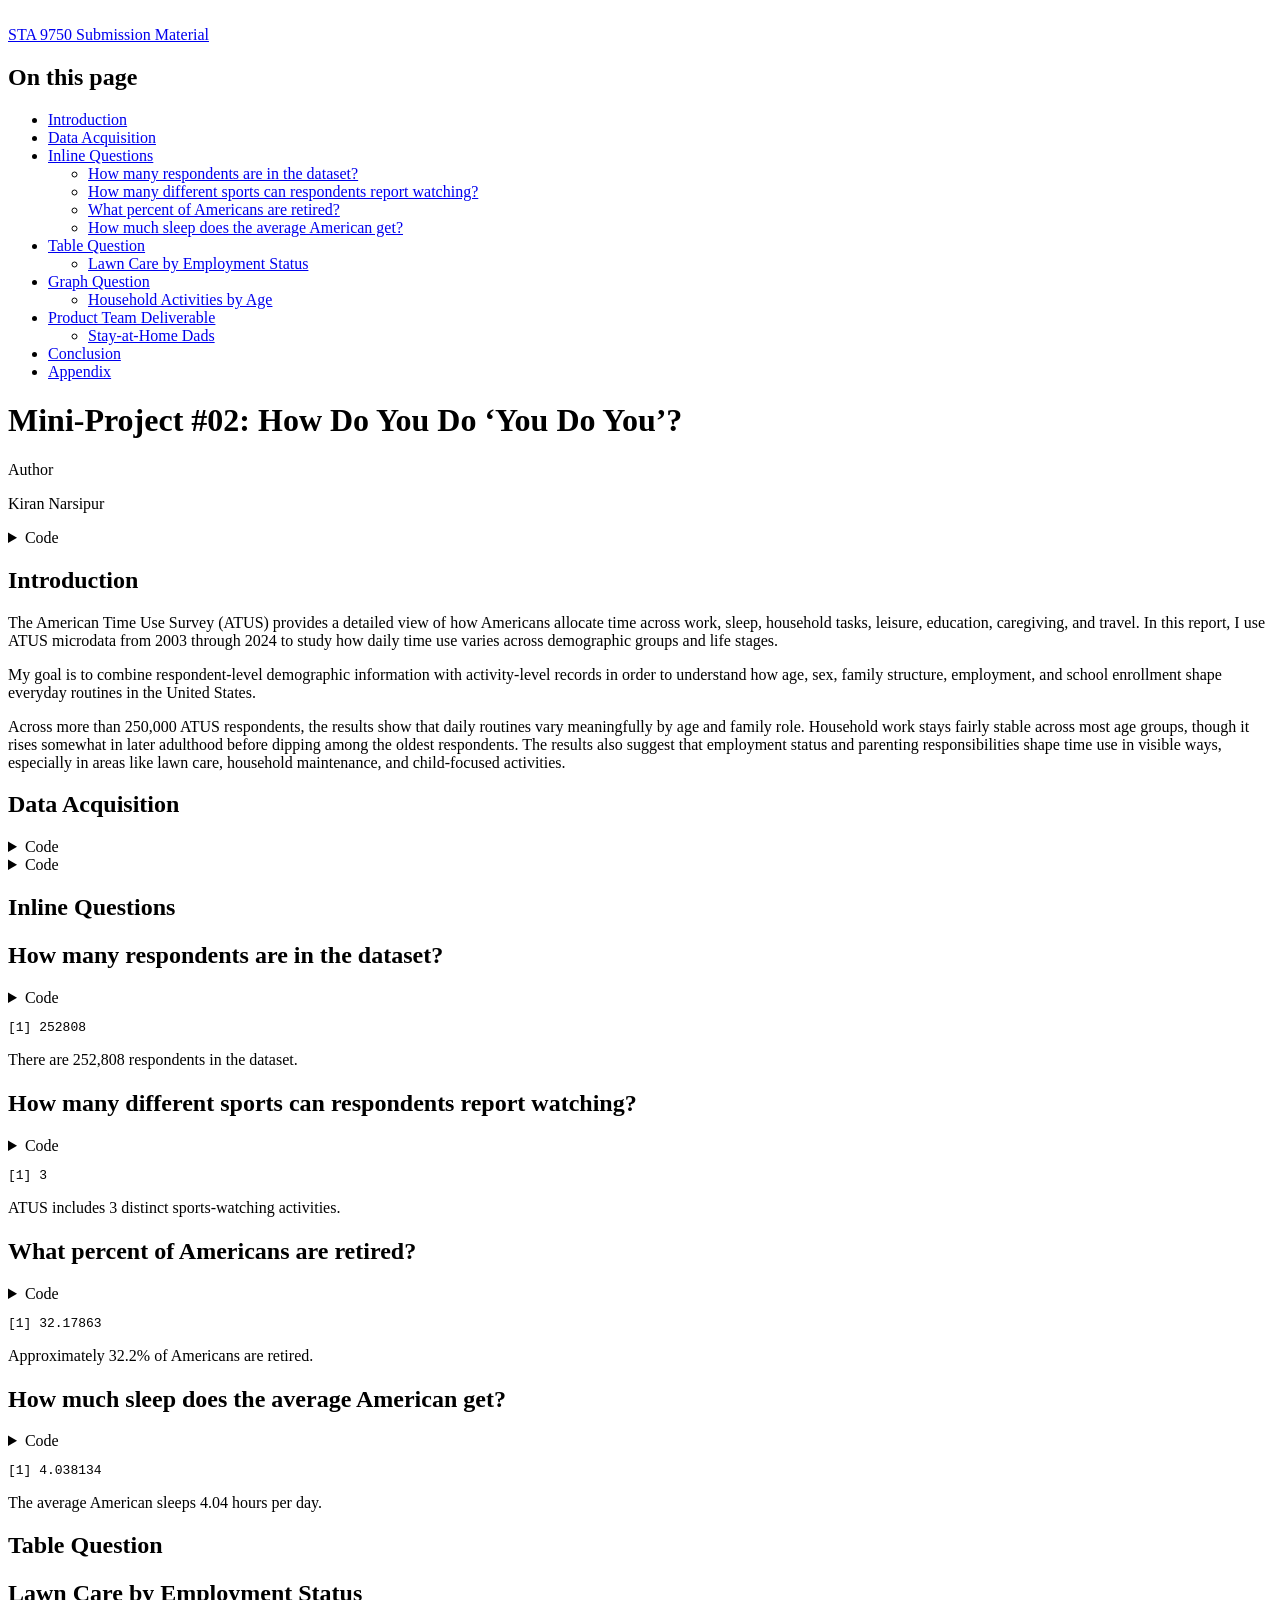
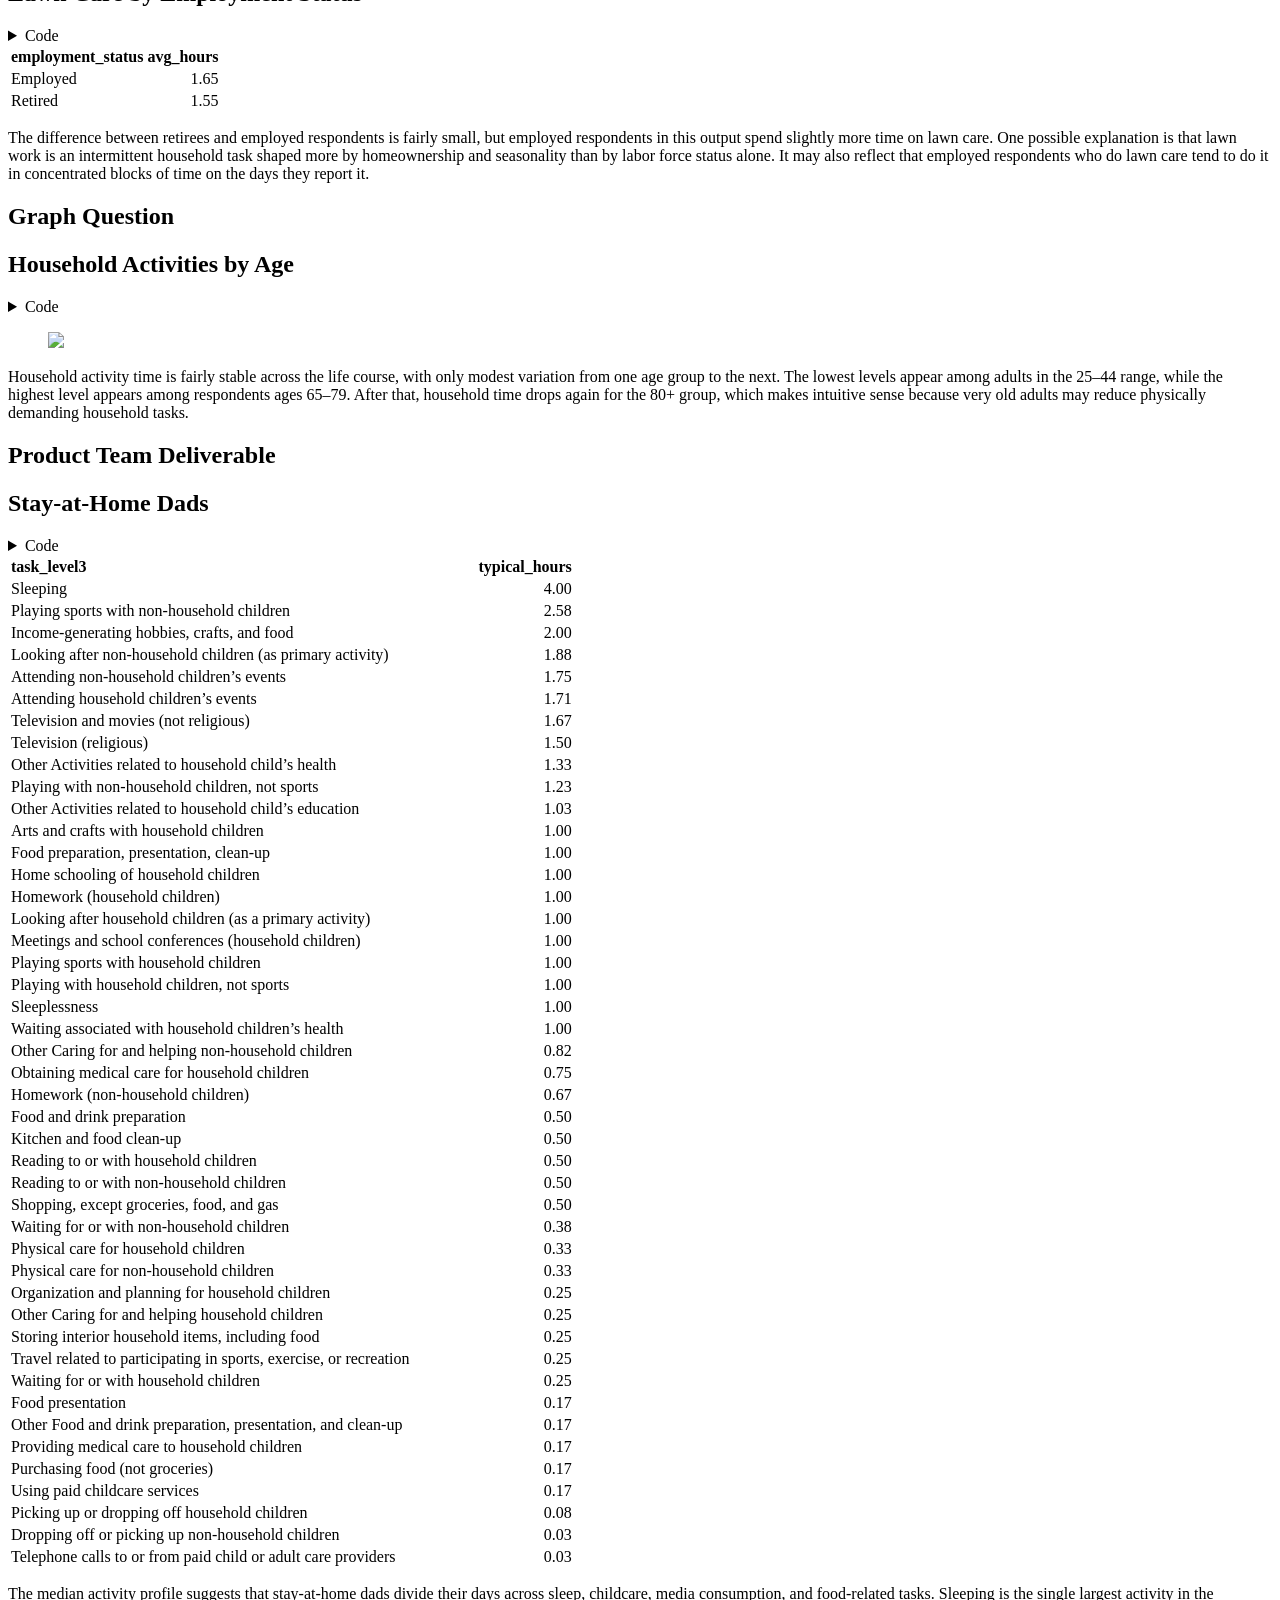
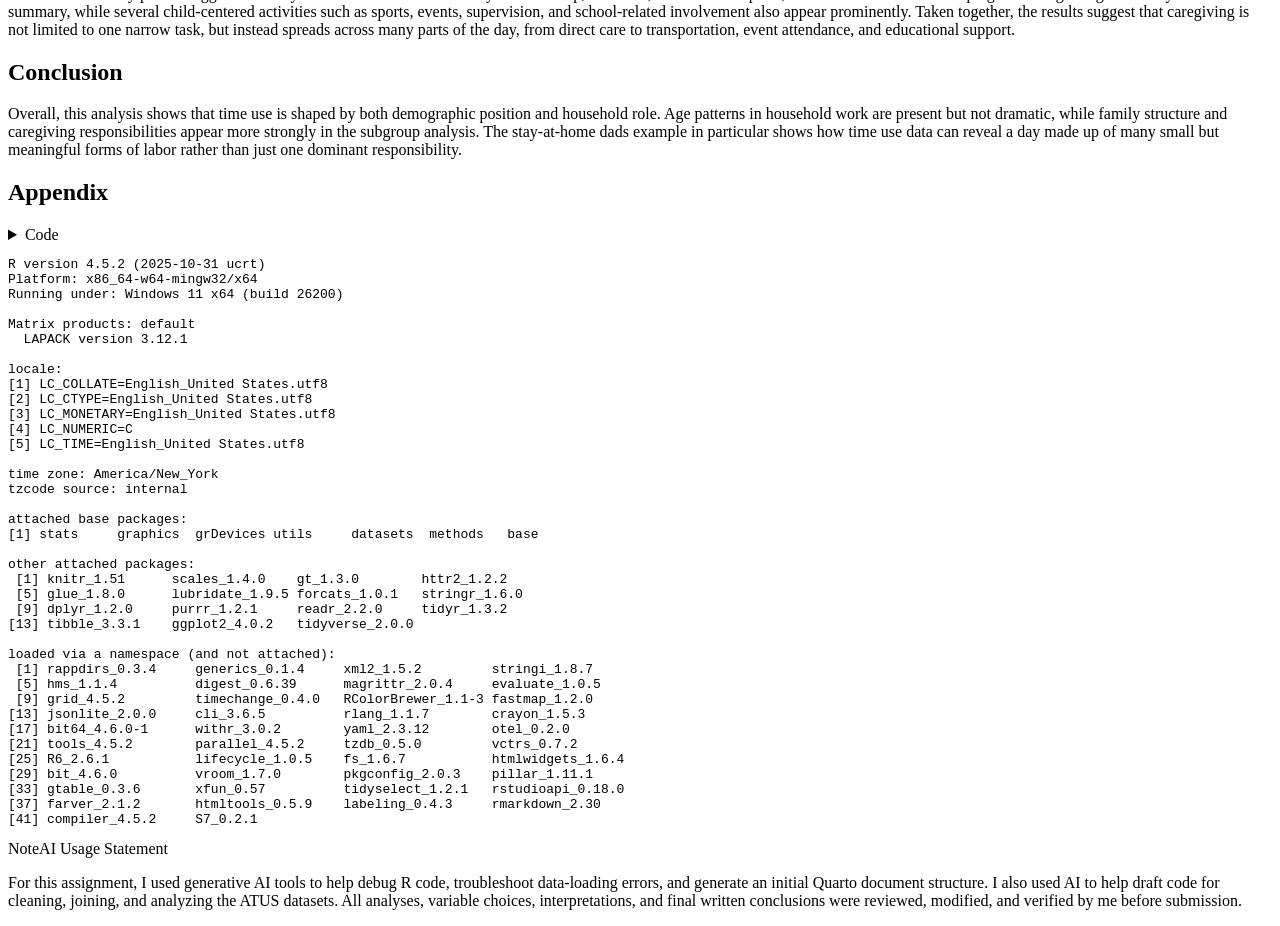
==== docs/mp02.html @ da2aad6c "mp02 commit" ====
<!DOCTYPE html>
<html xmlns="http://www.w3.org/1999/xhtml" lang="en" xml:lang="en"><head>

<meta charset="utf-8">
<meta name="generator" content="quarto-1.8.27">

<meta name="viewport" content="width=device-width, initial-scale=1.0, user-scalable=yes">

<meta name="author" content="Kiran Narsipur">

<title>Mini-Project #02: How Do You Do ‘You Do You’? – STA 9750 Submission Material</title>
<style>
code{white-space: pre-wrap;}
span.smallcaps{font-variant: small-caps;}
div.columns{display: flex; gap: min(4vw, 1.5em);}
div.column{flex: auto; overflow-x: auto;}
div.hanging-indent{margin-left: 1.5em; text-indent: -1.5em;}
ul.task-list{list-style: none;}
ul.task-list li input[type="checkbox"] {
  width: 0.8em;
  margin: 0 0.8em 0.2em -1em; /* quarto-specific, see https://github.com/quarto-dev/quarto-cli/issues/4556 */ 
  vertical-align: middle;
}
/* CSS for syntax highlighting */
html { -webkit-text-size-adjust: 100%; }
pre > code.sourceCode { white-space: pre; position: relative; }
pre > code.sourceCode > span { display: inline-block; line-height: 1.25; }
pre > code.sourceCode > span:empty { height: 1.2em; }
.sourceCode { overflow: visible; }
code.sourceCode > span { color: inherit; text-decoration: inherit; }
div.sourceCode { margin: 1em 0; }
pre.sourceCode { margin: 0; }
@media screen {
div.sourceCode { overflow: auto; }
}
@media print {
pre > code.sourceCode { white-space: pre-wrap; }
pre > code.sourceCode > span { text-indent: -5em; padding-left: 5em; }
}
pre.numberSource code
  { counter-reset: source-line 0; }
pre.numberSource code > span
  { position: relative; left: -4em; counter-increment: source-line; }
pre.numberSource code > span > a:first-child::before
  { content: counter(source-line);
    position: relative; left: -1em; text-align: right; vertical-align: baseline;
    border: none; display: inline-block;
    -webkit-touch-callout: none; -webkit-user-select: none;
    -khtml-user-select: none; -moz-user-select: none;
    -ms-user-select: none; user-select: none;
    padding: 0 4px; width: 4em;
  }
pre.numberSource { margin-left: 3em;  padding-left: 4px; }
div.sourceCode
  {   }
@media screen {
pre > code.sourceCode > span > a:first-child::before { text-decoration: underline; }
}
</style>


<script src="site_libs/quarto-nav/quarto-nav.js"></script>
<script src="site_libs/quarto-nav/headroom.min.js"></script>
<script src="site_libs/clipboard/clipboard.min.js"></script>
<script src="site_libs/quarto-search/autocomplete.umd.js"></script>
<script src="site_libs/quarto-search/fuse.min.js"></script>
<script src="site_libs/quarto-search/quarto-search.js"></script>
<meta name="quarto:offset" content="./">
<script src="site_libs/quarto-html/quarto.js" type="module"></script>
<script src="site_libs/quarto-html/tabsets/tabsets.js" type="module"></script>
<script src="site_libs/quarto-html/axe/axe-check.js" type="module"></script>
<script src="site_libs/quarto-html/popper.min.js"></script>
<script src="site_libs/quarto-html/tippy.umd.min.js"></script>
<script src="site_libs/quarto-html/anchor.min.js"></script>
<link href="site_libs/quarto-html/tippy.css" rel="stylesheet">
<link href="site_libs/quarto-html/quarto-syntax-highlighting-ed96de9b727972fe78a7b5d16c58bf87.css" rel="stylesheet" id="quarto-text-highlighting-styles">
<script src="site_libs/bootstrap/bootstrap.min.js"></script>
<link href="site_libs/bootstrap/bootstrap-icons.css" rel="stylesheet">
<link href="site_libs/bootstrap/bootstrap-029b10fc0dc652dab2ec1ac156c1a037.min.css" rel="stylesheet" append-hash="true" id="quarto-bootstrap" data-mode="light">
<script id="quarto-search-options" type="application/json">{
  "location": "navbar",
  "copy-button": false,
  "collapse-after": 3,
  "panel-placement": "end",
  "type": "overlay",
  "limit": 50,
  "keyboard-shortcut": [
    "f",
    "/",
    "s"
  ],
  "show-item-context": false,
  "language": {
    "search-no-results-text": "No results",
    "search-matching-documents-text": "matching documents",
    "search-copy-link-title": "Copy link to search",
    "search-hide-matches-text": "Hide additional matches",
    "search-more-match-text": "more match in this document",
    "search-more-matches-text": "more matches in this document",
    "search-clear-button-title": "Clear",
    "search-text-placeholder": "",
    "search-detached-cancel-button-title": "Cancel",
    "search-submit-button-title": "Submit",
    "search-label": "Search"
  }
}</script>


</head>

<body class="nav-fixed quarto-light">

<div id="quarto-search-results"></div>
  <header id="quarto-header" class="headroom fixed-top">
    <nav class="navbar navbar-expand-lg " data-bs-theme="dark">
      <div class="navbar-container container-fluid">
      <div class="navbar-brand-container mx-auto">
    <a class="navbar-brand" href="./index.html">
    <span class="navbar-title">STA 9750 Submission Material</span>
    </a>
  </div>
        <div class="quarto-navbar-tools tools-end">
</div>
      </div> <!-- /container-fluid -->
    </nav>
</header>
<!-- content -->
<div id="quarto-content" class="quarto-container page-columns page-rows-contents page-layout-article page-navbar">
<!-- sidebar -->
<!-- margin-sidebar -->
    <div id="quarto-margin-sidebar" class="sidebar margin-sidebar">
        <nav id="TOC" role="doc-toc" class="toc-active">
    <h2 id="toc-title">On this page</h2>
   
  <ul>
  <li><a href="#introduction" id="toc-introduction" class="nav-link active" data-scroll-target="#introduction">Introduction</a></li>
  <li><a href="#data-acquisition" id="toc-data-acquisition" class="nav-link" data-scroll-target="#data-acquisition">Data Acquisition</a></li>
  <li><a href="#inline-questions" id="toc-inline-questions" class="nav-link" data-scroll-target="#inline-questions">Inline Questions</a>
  <ul class="collapse">
  <li><a href="#how-many-respondents-are-in-the-dataset" id="toc-how-many-respondents-are-in-the-dataset" class="nav-link" data-scroll-target="#how-many-respondents-are-in-the-dataset">How many respondents are in the dataset?</a></li>
  <li><a href="#how-many-different-sports-can-respondents-report-watching" id="toc-how-many-different-sports-can-respondents-report-watching" class="nav-link" data-scroll-target="#how-many-different-sports-can-respondents-report-watching">How many different sports can respondents report watching?</a></li>
  <li><a href="#what-percent-of-americans-are-retired" id="toc-what-percent-of-americans-are-retired" class="nav-link" data-scroll-target="#what-percent-of-americans-are-retired">What percent of Americans are retired?</a></li>
  <li><a href="#how-much-sleep-does-the-average-american-get" id="toc-how-much-sleep-does-the-average-american-get" class="nav-link" data-scroll-target="#how-much-sleep-does-the-average-american-get">How much sleep does the average American get?</a></li>
  </ul></li>
  <li><a href="#table-question" id="toc-table-question" class="nav-link" data-scroll-target="#table-question">Table Question</a>
  <ul class="collapse">
  <li><a href="#lawn-care-by-employment-status" id="toc-lawn-care-by-employment-status" class="nav-link" data-scroll-target="#lawn-care-by-employment-status">Lawn Care by Employment Status</a></li>
  </ul></li>
  <li><a href="#graph-question" id="toc-graph-question" class="nav-link" data-scroll-target="#graph-question">Graph Question</a>
  <ul class="collapse">
  <li><a href="#household-activities-by-age" id="toc-household-activities-by-age" class="nav-link" data-scroll-target="#household-activities-by-age">Household Activities by Age</a></li>
  </ul></li>
  <li><a href="#product-team-deliverable" id="toc-product-team-deliverable" class="nav-link" data-scroll-target="#product-team-deliverable">Product Team Deliverable</a>
  <ul class="collapse">
  <li><a href="#stay-at-home-dads" id="toc-stay-at-home-dads" class="nav-link" data-scroll-target="#stay-at-home-dads">Stay-at-Home Dads</a></li>
  </ul></li>
  <li><a href="#conclusion" id="toc-conclusion" class="nav-link" data-scroll-target="#conclusion">Conclusion</a></li>
  <li><a href="#appendix" id="toc-appendix" class="nav-link" data-scroll-target="#appendix">Appendix</a></li>
  </ul>
</nav>
    </div>
<!-- main -->
<main class="content" id="quarto-document-content">

<header id="title-block-header" class="quarto-title-block default">
<div class="quarto-title">
<h1 class="title">Mini-Project #02: How Do You Do ‘You Do You’?</h1>
</div>



<div class="quarto-title-meta">

    <div>
    <div class="quarto-title-meta-heading">Author</div>
    <div class="quarto-title-meta-contents">
             <p>Kiran Narsipur </p>
          </div>
  </div>
    
  
    
  </div>
  


</header>


<div class="cell">
<details class="code-fold">
<summary>Code</summary>
<div class="code-copy-outer-scaffold"><div class="sourceCode cell-code" id="cb1"><pre class="sourceCode r code-with-copy"><code class="sourceCode r"><span id="cb1-1"><a href="#cb1-1" aria-hidden="true" tabindex="-1"></a><span class="fu">library</span>(tidyverse)</span>
<span id="cb1-2"><a href="#cb1-2" aria-hidden="true" tabindex="-1"></a><span class="fu">library</span>(glue)</span>
<span id="cb1-3"><a href="#cb1-3" aria-hidden="true" tabindex="-1"></a><span class="fu">library</span>(httr2)</span>
<span id="cb1-4"><a href="#cb1-4" aria-hidden="true" tabindex="-1"></a><span class="fu">library</span>(gt)</span>
<span id="cb1-5"><a href="#cb1-5" aria-hidden="true" tabindex="-1"></a><span class="fu">library</span>(scales)</span>
<span id="cb1-6"><a href="#cb1-6" aria-hidden="true" tabindex="-1"></a><span class="fu">library</span>(forcats)</span>
<span id="cb1-7"><a href="#cb1-7" aria-hidden="true" tabindex="-1"></a><span class="fu">library</span>(knitr)</span></code></pre></div><button title="Copy to Clipboard" class="code-copy-button"><i class="bi"></i></button></div>
</details>
</div>
<section id="introduction" class="level1">
<h1>Introduction</h1>
<p>The American Time Use Survey (ATUS) provides a detailed view of how Americans allocate time across work, sleep, household tasks, leisure, education, caregiving, and travel. In this report, I use ATUS microdata from 2003 through 2024 to study how daily time use varies across demographic groups and life stages.</p>
<p>My goal is to combine respondent-level demographic information with activity-level records in order to understand how age, sex, family structure, employment, and school enrollment shape everyday routines in the United States.</p>
<p>Across more than 250,000 ATUS respondents, the results show that daily routines vary meaningfully by age and family role. Household work stays fairly stable across most age groups, though it rises somewhat in later adulthood before dipping among the oldest respondents. The results also suggest that employment status and parenting responsibilities shape time use in visible ways, especially in areas like lawn care, household maintenance, and child-focused activities.</p>
</section>
<section id="data-acquisition" class="level1">
<h1>Data Acquisition</h1>
<div class="cell">
<details class="code-fold">
<summary>Code</summary>
<div class="code-copy-outer-scaffold"><div class="sourceCode cell-code" id="cb2"><pre class="sourceCode r code-with-copy"><code class="sourceCode r"><span id="cb2-1"><a href="#cb2-1" aria-hidden="true" tabindex="-1"></a>load_atus_data <span class="ot">&lt;-</span> <span class="cf">function</span>(<span class="at">file_base =</span> <span class="fu">c</span>(<span class="st">"resp"</span>, <span class="st">"rost"</span>, <span class="st">"act"</span>)) {</span>
<span id="cb2-2"><a href="#cb2-2" aria-hidden="true" tabindex="-1"></a>  <span class="cf">if</span> (<span class="sc">!</span><span class="fu">dir.exists</span>(<span class="fu">file.path</span>(<span class="st">"data"</span>, <span class="st">"mp02"</span>))) {</span>
<span id="cb2-3"><a href="#cb2-3" aria-hidden="true" tabindex="-1"></a>    <span class="fu">dir.create</span>(<span class="fu">file.path</span>(<span class="st">"data"</span>, <span class="st">"mp02"</span>), <span class="at">recursive =</span> <span class="cn">TRUE</span>)</span>
<span id="cb2-4"><a href="#cb2-4" aria-hidden="true" tabindex="-1"></a>  }</span>
<span id="cb2-5"><a href="#cb2-5" aria-hidden="true" tabindex="-1"></a></span>
<span id="cb2-6"><a href="#cb2-6" aria-hidden="true" tabindex="-1"></a>  file_base <span class="ot">&lt;-</span> <span class="fu">match.arg</span>(file_base)</span>
<span id="cb2-7"><a href="#cb2-7" aria-hidden="true" tabindex="-1"></a></span>
<span id="cb2-8"><a href="#cb2-8" aria-hidden="true" tabindex="-1"></a>  file_name_out <span class="ot">&lt;-</span> <span class="fu">file.path</span>(<span class="st">"data"</span>, <span class="st">"mp02"</span>, <span class="fu">glue</span>(<span class="st">"atus{file_base}_0324.dat"</span>))</span>
<span id="cb2-9"><a href="#cb2-9" aria-hidden="true" tabindex="-1"></a></span>
<span id="cb2-10"><a href="#cb2-10" aria-hidden="true" tabindex="-1"></a>  <span class="cf">if</span> (<span class="sc">!</span><span class="fu">file.exists</span>(file_name_out)) {</span>
<span id="cb2-11"><a href="#cb2-11" aria-hidden="true" tabindex="-1"></a>    url_end <span class="ot">&lt;-</span> <span class="fu">glue</span>(<span class="st">"atus{file_base}-0324.zip"</span>)</span>
<span id="cb2-12"><a href="#cb2-12" aria-hidden="true" tabindex="-1"></a></span>
<span id="cb2-13"><a href="#cb2-13" aria-hidden="true" tabindex="-1"></a>    temp_zip <span class="ot">&lt;-</span> <span class="fu">tempfile</span>(<span class="at">fileext =</span> <span class="st">".zip"</span>)</span>
<span id="cb2-14"><a href="#cb2-14" aria-hidden="true" tabindex="-1"></a>    temp_dir <span class="ot">&lt;-</span> tools<span class="sc">::</span><span class="fu">file_path_sans_ext</span>(temp_zip)</span>
<span id="cb2-15"><a href="#cb2-15" aria-hidden="true" tabindex="-1"></a></span>
<span id="cb2-16"><a href="#cb2-16" aria-hidden="true" tabindex="-1"></a>    <span class="fu">request</span>(<span class="st">"https://www.bls.gov"</span>) <span class="sc">|&gt;</span></span>
<span id="cb2-17"><a href="#cb2-17" aria-hidden="true" tabindex="-1"></a>      <span class="fu">req_url_path</span>(<span class="st">"tus"</span>, <span class="st">"datafiles"</span>, url_end) <span class="sc">|&gt;</span></span>
<span id="cb2-18"><a href="#cb2-18" aria-hidden="true" tabindex="-1"></a>      <span class="fu">req_headers</span>(<span class="st">`</span><span class="at">User-Agent</span><span class="st">`</span> <span class="ot">=</span> <span class="st">"Mozilla/5.0"</span>) <span class="sc">|&gt;</span></span>
<span id="cb2-19"><a href="#cb2-19" aria-hidden="true" tabindex="-1"></a>      <span class="fu">req_perform</span>(<span class="at">path =</span> temp_zip)</span>
<span id="cb2-20"><a href="#cb2-20" aria-hidden="true" tabindex="-1"></a></span>
<span id="cb2-21"><a href="#cb2-21" aria-hidden="true" tabindex="-1"></a>    <span class="fu">unzip</span>(temp_zip, <span class="at">exdir =</span> temp_dir)</span>
<span id="cb2-22"><a href="#cb2-22" aria-hidden="true" tabindex="-1"></a></span>
<span id="cb2-23"><a href="#cb2-23" aria-hidden="true" tabindex="-1"></a>    <span class="fu">file.copy</span>(</span>
<span id="cb2-24"><a href="#cb2-24" aria-hidden="true" tabindex="-1"></a>      <span class="fu">file.path</span>(temp_dir, <span class="fu">basename</span>(file_name_out)),</span>
<span id="cb2-25"><a href="#cb2-25" aria-hidden="true" tabindex="-1"></a>      file_name_out,</span>
<span id="cb2-26"><a href="#cb2-26" aria-hidden="true" tabindex="-1"></a>      <span class="at">overwrite =</span> <span class="cn">TRUE</span></span>
<span id="cb2-27"><a href="#cb2-27" aria-hidden="true" tabindex="-1"></a>    )</span>
<span id="cb2-28"><a href="#cb2-28" aria-hidden="true" tabindex="-1"></a>  }</span>
<span id="cb2-29"><a href="#cb2-29" aria-hidden="true" tabindex="-1"></a></span>
<span id="cb2-30"><a href="#cb2-30" aria-hidden="true" tabindex="-1"></a>  file <span class="ot">&lt;-</span> <span class="fu">read_csv</span>(file_name_out, <span class="at">show_col_types =</span> <span class="cn">FALSE</span>)</span>
<span id="cb2-31"><a href="#cb2-31" aria-hidden="true" tabindex="-1"></a></span>
<span id="cb2-32"><a href="#cb2-32" aria-hidden="true" tabindex="-1"></a>  <span class="cf">switch</span>(</span>
<span id="cb2-33"><a href="#cb2-33" aria-hidden="true" tabindex="-1"></a>    file_base,</span>
<span id="cb2-34"><a href="#cb2-34" aria-hidden="true" tabindex="-1"></a></span>
<span id="cb2-35"><a href="#cb2-35" aria-hidden="true" tabindex="-1"></a>    <span class="at">resp =</span> file <span class="sc">|&gt;</span></span>
<span id="cb2-36"><a href="#cb2-36" aria-hidden="true" tabindex="-1"></a>      <span class="fu">rename</span>(</span>
<span id="cb2-37"><a href="#cb2-37" aria-hidden="true" tabindex="-1"></a>        <span class="at">participant_id =</span> TUCASEID,</span>
<span id="cb2-38"><a href="#cb2-38" aria-hidden="true" tabindex="-1"></a>        <span class="at">survey_weight =</span> TUFNWGTP,</span>
<span id="cb2-39"><a href="#cb2-39" aria-hidden="true" tabindex="-1"></a>        <span class="at">survey_year =</span> TUYEAR,</span>
<span id="cb2-40"><a href="#cb2-40" aria-hidden="true" tabindex="-1"></a>        <span class="at">time_alone =</span> TRTALONE,</span>
<span id="cb2-41"><a href="#cb2-41" aria-hidden="true" tabindex="-1"></a>        <span class="at">children_in_home =</span> TRCHILDNUM,</span>
<span id="cb2-42"><a href="#cb2-42" aria-hidden="true" tabindex="-1"></a>        <span class="at">spouse_present =</span> TRSPPRES,</span>
<span id="cb2-43"><a href="#cb2-43" aria-hidden="true" tabindex="-1"></a>        <span class="at">labor_force_status =</span> TELFS,</span>
<span id="cb2-44"><a href="#cb2-44" aria-hidden="true" tabindex="-1"></a>        <span class="at">enrolled_school =</span> TESCHENR,</span>
<span id="cb2-45"><a href="#cb2-45" aria-hidden="true" tabindex="-1"></a>        <span class="at">school_level =</span> TESCHLVL</span>
<span id="cb2-46"><a href="#cb2-46" aria-hidden="true" tabindex="-1"></a>      ),</span>
<span id="cb2-47"><a href="#cb2-47" aria-hidden="true" tabindex="-1"></a></span>
<span id="cb2-48"><a href="#cb2-48" aria-hidden="true" tabindex="-1"></a>    <span class="at">rost =</span> file <span class="sc">|&gt;</span></span>
<span id="cb2-49"><a href="#cb2-49" aria-hidden="true" tabindex="-1"></a>      <span class="fu">rename</span>(</span>
<span id="cb2-50"><a href="#cb2-50" aria-hidden="true" tabindex="-1"></a>        <span class="at">participant_id =</span> TUCASEID,</span>
<span id="cb2-51"><a href="#cb2-51" aria-hidden="true" tabindex="-1"></a>        <span class="at">line_number =</span> TULINENO,</span>
<span id="cb2-52"><a href="#cb2-52" aria-hidden="true" tabindex="-1"></a>        <span class="at">age =</span> TEAGE</span>
<span id="cb2-53"><a href="#cb2-53" aria-hidden="true" tabindex="-1"></a>      ) <span class="sc">|&gt;</span></span>
<span id="cb2-54"><a href="#cb2-54" aria-hidden="true" tabindex="-1"></a>      <span class="fu">mutate</span>(</span>
<span id="cb2-55"><a href="#cb2-55" aria-hidden="true" tabindex="-1"></a>        <span class="at">sex =</span> <span class="fu">case_when</span>(</span>
<span id="cb2-56"><a href="#cb2-56" aria-hidden="true" tabindex="-1"></a>          TESEX <span class="sc">==</span> <span class="dv">1</span> <span class="sc">~</span> <span class="st">"Male"</span>,</span>
<span id="cb2-57"><a href="#cb2-57" aria-hidden="true" tabindex="-1"></a>          TESEX <span class="sc">==</span> <span class="dv">2</span> <span class="sc">~</span> <span class="st">"Female"</span>,</span>
<span id="cb2-58"><a href="#cb2-58" aria-hidden="true" tabindex="-1"></a>          <span class="cn">TRUE</span> <span class="sc">~</span> <span class="cn">NA_character_</span></span>
<span id="cb2-59"><a href="#cb2-59" aria-hidden="true" tabindex="-1"></a>        )</span>
<span id="cb2-60"><a href="#cb2-60" aria-hidden="true" tabindex="-1"></a>      ),</span>
<span id="cb2-61"><a href="#cb2-61" aria-hidden="true" tabindex="-1"></a></span>
<span id="cb2-62"><a href="#cb2-62" aria-hidden="true" tabindex="-1"></a>    <span class="at">act =</span> file <span class="sc">|&gt;</span></span>
<span id="cb2-63"><a href="#cb2-63" aria-hidden="true" tabindex="-1"></a>      <span class="fu">rename</span>(</span>
<span id="cb2-64"><a href="#cb2-64" aria-hidden="true" tabindex="-1"></a>        <span class="at">participant_id =</span> TUCASEID,</span>
<span id="cb2-65"><a href="#cb2-65" aria-hidden="true" tabindex="-1"></a>        <span class="at">where_code =</span> TEWHERE</span>
<span id="cb2-66"><a href="#cb2-66" aria-hidden="true" tabindex="-1"></a>      ) <span class="sc">|&gt;</span></span>
<span id="cb2-67"><a href="#cb2-67" aria-hidden="true" tabindex="-1"></a>      <span class="fu">mutate</span>(</span>
<span id="cb2-68"><a href="#cb2-68" aria-hidden="true" tabindex="-1"></a>        <span class="at">activity_n_of_day =</span> TUACTIVITY_N,</span>
<span id="cb2-69"><a href="#cb2-69" aria-hidden="true" tabindex="-1"></a>        <span class="at">time_spent_min =</span> TUACTDUR24,</span>
<span id="cb2-70"><a href="#cb2-70" aria-hidden="true" tabindex="-1"></a>        <span class="at">start_time =</span> TUSTARTTIM,</span>
<span id="cb2-71"><a href="#cb2-71" aria-hidden="true" tabindex="-1"></a>        <span class="at">stop_time =</span> TUSTOPTIME,</span>
<span id="cb2-72"><a href="#cb2-72" aria-hidden="true" tabindex="-1"></a>        <span class="at">level1_code =</span> <span class="fu">paste0</span>(TRTIER1P, <span class="st">"0000"</span>),</span>
<span id="cb2-73"><a href="#cb2-73" aria-hidden="true" tabindex="-1"></a>        <span class="at">level2_code =</span> <span class="fu">paste0</span>(TRTIER2P, <span class="st">"00"</span>),</span>
<span id="cb2-74"><a href="#cb2-74" aria-hidden="true" tabindex="-1"></a>        <span class="at">level3_code =</span> TRCODEP</span>
<span id="cb2-75"><a href="#cb2-75" aria-hidden="true" tabindex="-1"></a>      )</span>
<span id="cb2-76"><a href="#cb2-76" aria-hidden="true" tabindex="-1"></a>  )</span>
<span id="cb2-77"><a href="#cb2-77" aria-hidden="true" tabindex="-1"></a>}</span>
<span id="cb2-78"><a href="#cb2-78" aria-hidden="true" tabindex="-1"></a></span>
<span id="cb2-79"><a href="#cb2-79" aria-hidden="true" tabindex="-1"></a>load_atus_activities <span class="ot">&lt;-</span> <span class="cf">function</span>() {</span>
<span id="cb2-80"><a href="#cb2-80" aria-hidden="true" tabindex="-1"></a>  dest_file <span class="ot">&lt;-</span> <span class="fu">file.path</span>(<span class="st">"data"</span>, <span class="st">"mp02"</span>, <span class="st">"atus_activity_codes.csv"</span>)</span>
<span id="cb2-81"><a href="#cb2-81" aria-hidden="true" tabindex="-1"></a></span>
<span id="cb2-82"><a href="#cb2-82" aria-hidden="true" tabindex="-1"></a>  <span class="cf">if</span> (<span class="sc">!</span><span class="fu">file.exists</span>(dest_file)) {</span>
<span id="cb2-83"><a href="#cb2-83" aria-hidden="true" tabindex="-1"></a>    <span class="fu">download.file</span>(</span>
<span id="cb2-84"><a href="#cb2-84" aria-hidden="true" tabindex="-1"></a>      <span class="st">"https://michael-weylandt.com/STA9750/mini/atus_activity_codes.csv"</span>,</span>
<span id="cb2-85"><a href="#cb2-85" aria-hidden="true" tabindex="-1"></a>      <span class="at">destfile =</span> dest_file,</span>
<span id="cb2-86"><a href="#cb2-86" aria-hidden="true" tabindex="-1"></a>      <span class="at">mode =</span> <span class="st">"wb"</span>,</span>
<span id="cb2-87"><a href="#cb2-87" aria-hidden="true" tabindex="-1"></a>      <span class="at">quiet =</span> <span class="cn">TRUE</span></span>
<span id="cb2-88"><a href="#cb2-88" aria-hidden="true" tabindex="-1"></a>    )</span>
<span id="cb2-89"><a href="#cb2-89" aria-hidden="true" tabindex="-1"></a>  }</span>
<span id="cb2-90"><a href="#cb2-90" aria-hidden="true" tabindex="-1"></a></span>
<span id="cb2-91"><a href="#cb2-91" aria-hidden="true" tabindex="-1"></a>  <span class="fu">read_csv</span>(dest_file, <span class="at">show_col_types =</span> <span class="cn">FALSE</span>)</span>
<span id="cb2-92"><a href="#cb2-92" aria-hidden="true" tabindex="-1"></a>}</span>
<span id="cb2-93"><a href="#cb2-93" aria-hidden="true" tabindex="-1"></a></span>
<span id="cb2-94"><a href="#cb2-94" aria-hidden="true" tabindex="-1"></a>resp <span class="ot">&lt;-</span> <span class="fu">load_atus_data</span>(<span class="st">"resp"</span>)</span>
<span id="cb2-95"><a href="#cb2-95" aria-hidden="true" tabindex="-1"></a>rost <span class="ot">&lt;-</span> <span class="fu">load_atus_data</span>(<span class="st">"rost"</span>)</span>
<span id="cb2-96"><a href="#cb2-96" aria-hidden="true" tabindex="-1"></a>act <span class="ot">&lt;-</span> <span class="fu">load_atus_data</span>(<span class="st">"act"</span>)</span>
<span id="cb2-97"><a href="#cb2-97" aria-hidden="true" tabindex="-1"></a>activities <span class="ot">&lt;-</span> <span class="fu">load_atus_activities</span>()</span></code></pre></div><button title="Copy to Clipboard" class="code-copy-button"><i class="bi"></i></button></div>
</details>
</div>
<div class="cell">
<details class="code-fold">
<summary>Code</summary>
<div class="code-copy-outer-scaffold"><div class="sourceCode cell-code" id="cb3"><pre class="sourceCode r code-with-copy"><code class="sourceCode r"><span id="cb3-1"><a href="#cb3-1" aria-hidden="true" tabindex="-1"></a>respondent_demo <span class="ot">&lt;-</span> rost <span class="sc">|&gt;</span></span>
<span id="cb3-2"><a href="#cb3-2" aria-hidden="true" tabindex="-1"></a>  <span class="fu">filter</span>(line_number <span class="sc">==</span> <span class="dv">1</span>) <span class="sc">|&gt;</span></span>
<span id="cb3-3"><a href="#cb3-3" aria-hidden="true" tabindex="-1"></a>  <span class="fu">select</span>(participant_id, age, sex)</span>
<span id="cb3-4"><a href="#cb3-4" aria-hidden="true" tabindex="-1"></a></span>
<span id="cb3-5"><a href="#cb3-5" aria-hidden="true" tabindex="-1"></a>atus_resp <span class="ot">&lt;-</span> resp <span class="sc">|&gt;</span></span>
<span id="cb3-6"><a href="#cb3-6" aria-hidden="true" tabindex="-1"></a>  <span class="fu">left_join</span>(respondent_demo, <span class="at">by =</span> <span class="st">"participant_id"</span>) <span class="sc">|&gt;</span></span>
<span id="cb3-7"><a href="#cb3-7" aria-hidden="true" tabindex="-1"></a>  <span class="fu">mutate</span>(</span>
<span id="cb3-8"><a href="#cb3-8" aria-hidden="true" tabindex="-1"></a>    <span class="at">children_in_home =</span> <span class="fu">if_else</span>(children_in_home <span class="sc">&lt;</span> <span class="dv">0</span>, <span class="cn">NA_real_</span>, children_in_home),</span>
<span id="cb3-9"><a href="#cb3-9" aria-hidden="true" tabindex="-1"></a></span>
<span id="cb3-10"><a href="#cb3-10" aria-hidden="true" tabindex="-1"></a>    <span class="at">married =</span> <span class="fu">case_when</span>(</span>
<span id="cb3-11"><a href="#cb3-11" aria-hidden="true" tabindex="-1"></a>      spouse_present <span class="sc">==</span> <span class="dv">1</span> <span class="sc">~</span> <span class="st">"Married"</span>,</span>
<span id="cb3-12"><a href="#cb3-12" aria-hidden="true" tabindex="-1"></a>      <span class="cn">TRUE</span> <span class="sc">~</span> <span class="st">"Not Married"</span></span>
<span id="cb3-13"><a href="#cb3-13" aria-hidden="true" tabindex="-1"></a>    ),</span>
<span id="cb3-14"><a href="#cb3-14" aria-hidden="true" tabindex="-1"></a></span>
<span id="cb3-15"><a href="#cb3-15" aria-hidden="true" tabindex="-1"></a>    <span class="at">retired =</span> labor_force_status <span class="sc">==</span> <span class="dv">5</span>,</span>
<span id="cb3-16"><a href="#cb3-16" aria-hidden="true" tabindex="-1"></a></span>
<span id="cb3-17"><a href="#cb3-17" aria-hidden="true" tabindex="-1"></a>    <span class="at">employment_status =</span> <span class="fu">case_when</span>(</span>
<span id="cb3-18"><a href="#cb3-18" aria-hidden="true" tabindex="-1"></a>      labor_force_status <span class="sc">%in%</span> <span class="fu">c</span>(<span class="dv">1</span>, <span class="dv">2</span>) <span class="sc">~</span> <span class="st">"Employed"</span>,</span>
<span id="cb3-19"><a href="#cb3-19" aria-hidden="true" tabindex="-1"></a>      labor_force_status <span class="sc">==</span> <span class="dv">3</span> <span class="sc">~</span> <span class="st">"Unemployed"</span>,</span>
<span id="cb3-20"><a href="#cb3-20" aria-hidden="true" tabindex="-1"></a>      labor_force_status <span class="sc">==</span> <span class="dv">4</span> <span class="sc">~</span> <span class="st">"Not in Labor Force"</span>,</span>
<span id="cb3-21"><a href="#cb3-21" aria-hidden="true" tabindex="-1"></a>      labor_force_status <span class="sc">==</span> <span class="dv">5</span> <span class="sc">~</span> <span class="st">"Retired"</span>,</span>
<span id="cb3-22"><a href="#cb3-22" aria-hidden="true" tabindex="-1"></a>      <span class="cn">TRUE</span> <span class="sc">~</span> <span class="st">"Other"</span></span>
<span id="cb3-23"><a href="#cb3-23" aria-hidden="true" tabindex="-1"></a>    ),</span>
<span id="cb3-24"><a href="#cb3-24" aria-hidden="true" tabindex="-1"></a></span>
<span id="cb3-25"><a href="#cb3-25" aria-hidden="true" tabindex="-1"></a>    <span class="at">college_student =</span> enrolled_school <span class="sc">==</span> <span class="dv">1</span> <span class="sc">&amp;</span> school_level <span class="sc">%in%</span> <span class="fu">c</span>(<span class="dv">4</span>, <span class="dv">5</span>),</span>
<span id="cb3-26"><a href="#cb3-26" aria-hidden="true" tabindex="-1"></a></span>
<span id="cb3-27"><a href="#cb3-27" aria-hidden="true" tabindex="-1"></a>    <span class="at">age_group =</span> <span class="fu">cut</span>(</span>
<span id="cb3-28"><a href="#cb3-28" aria-hidden="true" tabindex="-1"></a>      age,</span>
<span id="cb3-29"><a href="#cb3-29" aria-hidden="true" tabindex="-1"></a>      <span class="at">breaks =</span> <span class="fu">c</span>(<span class="dv">15</span>, <span class="dv">25</span>, <span class="dv">35</span>, <span class="dv">45</span>, <span class="dv">55</span>, <span class="dv">65</span>, <span class="dv">80</span>, <span class="cn">Inf</span>),</span>
<span id="cb3-30"><a href="#cb3-30" aria-hidden="true" tabindex="-1"></a>      <span class="at">labels =</span> <span class="fu">c</span>(<span class="st">"15-24"</span>, <span class="st">"25-34"</span>, <span class="st">"35-44"</span>, <span class="st">"45-54"</span>, <span class="st">"55-64"</span>, <span class="st">"65-79"</span>, <span class="st">"80+"</span>),</span>
<span id="cb3-31"><a href="#cb3-31" aria-hidden="true" tabindex="-1"></a>      <span class="at">right =</span> <span class="cn">FALSE</span></span>
<span id="cb3-32"><a href="#cb3-32" aria-hidden="true" tabindex="-1"></a>    )</span>
<span id="cb3-33"><a href="#cb3-33" aria-hidden="true" tabindex="-1"></a>  )</span>
<span id="cb3-34"><a href="#cb3-34" aria-hidden="true" tabindex="-1"></a></span>
<span id="cb3-35"><a href="#cb3-35" aria-hidden="true" tabindex="-1"></a>atus_full <span class="ot">&lt;-</span> act <span class="sc">|&gt;</span></span>
<span id="cb3-36"><a href="#cb3-36" aria-hidden="true" tabindex="-1"></a>  <span class="fu">left_join</span>(atus_resp, <span class="at">by =</span> <span class="st">"participant_id"</span>) <span class="sc">|&gt;</span></span>
<span id="cb3-37"><a href="#cb3-37" aria-hidden="true" tabindex="-1"></a>  <span class="fu">left_join</span>(activities, <span class="at">by =</span> <span class="fu">c</span>(<span class="st">"level3_code"</span> <span class="ot">=</span> <span class="st">"code_level3"</span>)) <span class="sc">|&gt;</span></span>
<span id="cb3-38"><a href="#cb3-38" aria-hidden="true" tabindex="-1"></a>  <span class="fu">mutate</span>(<span class="at">hours_spent =</span> time_spent_min <span class="sc">/</span> <span class="dv">60</span>)</span></code></pre></div><button title="Copy to Clipboard" class="code-copy-button"><i class="bi"></i></button></div>
</details>
</div>
</section>
<section id="inline-questions" class="level1">
<h1>Inline Questions</h1>
<section id="how-many-respondents-are-in-the-dataset" class="level2">
<h2 class="anchored" data-anchor-id="how-many-respondents-are-in-the-dataset">How many respondents are in the dataset?</h2>
<div class="cell">
<details class="code-fold">
<summary>Code</summary>
<div class="code-copy-outer-scaffold"><div class="sourceCode cell-code" id="cb4"><pre class="sourceCode r code-with-copy"><code class="sourceCode r"><span id="cb4-1"><a href="#cb4-1" aria-hidden="true" tabindex="-1"></a>n_respondents <span class="ot">&lt;-</span> <span class="fu">n_distinct</span>(atus_resp<span class="sc">$</span>participant_id)</span>
<span id="cb4-2"><a href="#cb4-2" aria-hidden="true" tabindex="-1"></a>n_respondents</span></code></pre></div><button title="Copy to Clipboard" class="code-copy-button"><i class="bi"></i></button></div>
</details>
<div class="cell-output cell-output-stdout">
<pre><code>[1] 252808</code></pre>
</div>
</div>
<p>There are 252,808 respondents in the dataset.</p>
</section>
<section id="how-many-different-sports-can-respondents-report-watching" class="level2">
<h2 class="anchored" data-anchor-id="how-many-different-sports-can-respondents-report-watching">How many different sports can respondents report watching?</h2>
<div class="cell">
<details class="code-fold">
<summary>Code</summary>
<div class="code-copy-outer-scaffold"><div class="sourceCode cell-code" id="cb6"><pre class="sourceCode r code-with-copy"><code class="sourceCode r"><span id="cb6-1"><a href="#cb6-1" aria-hidden="true" tabindex="-1"></a>sports_count <span class="ot">&lt;-</span> activities <span class="sc">|&gt;</span></span>
<span id="cb6-2"><a href="#cb6-2" aria-hidden="true" tabindex="-1"></a>  <span class="fu">filter</span>(</span>
<span id="cb6-3"><a href="#cb6-3" aria-hidden="true" tabindex="-1"></a>    <span class="fu">str_detect</span>(<span class="fu">str_to_lower</span>(task_level3), <span class="st">"watch"</span>),</span>
<span id="cb6-4"><a href="#cb6-4" aria-hidden="true" tabindex="-1"></a>    <span class="fu">str_detect</span>(<span class="fu">str_to_lower</span>(task_level3), <span class="st">"sport"</span>)</span>
<span id="cb6-5"><a href="#cb6-5" aria-hidden="true" tabindex="-1"></a>  ) <span class="sc">|&gt;</span></span>
<span id="cb6-6"><a href="#cb6-6" aria-hidden="true" tabindex="-1"></a>  <span class="fu">summarize</span>(<span class="at">n =</span> <span class="fu">n</span>()) <span class="sc">|&gt;</span></span>
<span id="cb6-7"><a href="#cb6-7" aria-hidden="true" tabindex="-1"></a>  <span class="fu">pull</span>(n)</span>
<span id="cb6-8"><a href="#cb6-8" aria-hidden="true" tabindex="-1"></a></span>
<span id="cb6-9"><a href="#cb6-9" aria-hidden="true" tabindex="-1"></a>sports_count</span></code></pre></div><button title="Copy to Clipboard" class="code-copy-button"><i class="bi"></i></button></div>
</details>
<div class="cell-output cell-output-stdout">
<pre><code>[1] 3</code></pre>
</div>
</div>
<p>ATUS includes 3 distinct sports-watching activities.</p>
</section>
<section id="what-percent-of-americans-are-retired" class="level2">
<h2 class="anchored" data-anchor-id="what-percent-of-americans-are-retired">What percent of Americans are retired?</h2>
<div class="cell">
<details class="code-fold">
<summary>Code</summary>
<div class="code-copy-outer-scaffold"><div class="sourceCode cell-code" id="cb8"><pre class="sourceCode r code-with-copy"><code class="sourceCode r"><span id="cb8-1"><a href="#cb8-1" aria-hidden="true" tabindex="-1"></a>retired_pct <span class="ot">&lt;-</span> atus_resp <span class="sc">|&gt;</span></span>
<span id="cb8-2"><a href="#cb8-2" aria-hidden="true" tabindex="-1"></a>  <span class="fu">summarize</span>(<span class="at">pct =</span> <span class="fu">weighted.mean</span>(retired, survey_weight, <span class="at">na.rm =</span> <span class="cn">TRUE</span>) <span class="sc">*</span> <span class="dv">100</span>) <span class="sc">|&gt;</span></span>
<span id="cb8-3"><a href="#cb8-3" aria-hidden="true" tabindex="-1"></a>  <span class="fu">pull</span>(pct)</span>
<span id="cb8-4"><a href="#cb8-4" aria-hidden="true" tabindex="-1"></a></span>
<span id="cb8-5"><a href="#cb8-5" aria-hidden="true" tabindex="-1"></a>retired_pct</span></code></pre></div><button title="Copy to Clipboard" class="code-copy-button"><i class="bi"></i></button></div>
</details>
<div class="cell-output cell-output-stdout">
<pre><code>[1] 32.17863</code></pre>
</div>
</div>
<p>Approximately 32.2% of Americans are retired.</p>
</section>
<section id="how-much-sleep-does-the-average-american-get" class="level2">
<h2 class="anchored" data-anchor-id="how-much-sleep-does-the-average-american-get">How much sleep does the average American get?</h2>
<div class="cell">
<details class="code-fold">
<summary>Code</summary>
<div class="code-copy-outer-scaffold"><div class="sourceCode cell-code" id="cb10"><pre class="sourceCode r code-with-copy"><code class="sourceCode r"><span id="cb10-1"><a href="#cb10-1" aria-hidden="true" tabindex="-1"></a>avg_sleep <span class="ot">&lt;-</span> atus_full <span class="sc">|&gt;</span></span>
<span id="cb10-2"><a href="#cb10-2" aria-hidden="true" tabindex="-1"></a>  <span class="fu">filter</span>(task_level2 <span class="sc">==</span> <span class="st">"Sleeping"</span>) <span class="sc">|&gt;</span></span>
<span id="cb10-3"><a href="#cb10-3" aria-hidden="true" tabindex="-1"></a>  <span class="fu">summarize</span>(<span class="at">avg =</span> <span class="fu">weighted.mean</span>(hours_spent, survey_weight, <span class="at">na.rm =</span> <span class="cn">TRUE</span>)) <span class="sc">|&gt;</span></span>
<span id="cb10-4"><a href="#cb10-4" aria-hidden="true" tabindex="-1"></a>  <span class="fu">pull</span>(avg)</span>
<span id="cb10-5"><a href="#cb10-5" aria-hidden="true" tabindex="-1"></a></span>
<span id="cb10-6"><a href="#cb10-6" aria-hidden="true" tabindex="-1"></a>avg_sleep</span></code></pre></div><button title="Copy to Clipboard" class="code-copy-button"><i class="bi"></i></button></div>
</details>
<div class="cell-output cell-output-stdout">
<pre><code>[1] 4.038134</code></pre>
</div>
</div>
<p>The average American sleeps 4.04 hours per day.</p>
</section>
</section>
<section id="table-question" class="level1">
<h1>Table Question</h1>
<section id="lawn-care-by-employment-status" class="level2">
<h2 class="anchored" data-anchor-id="lawn-care-by-employment-status">Lawn Care by Employment Status</h2>
<div class="cell">
<details class="code-fold">
<summary>Code</summary>
<div class="code-copy-outer-scaffold"><div class="sourceCode cell-code" id="cb12"><pre class="sourceCode r code-with-copy"><code class="sourceCode r"><span id="cb12-1"><a href="#cb12-1" aria-hidden="true" tabindex="-1"></a>lawn_table <span class="ot">&lt;-</span> atus_full <span class="sc">|&gt;</span></span>
<span id="cb12-2"><a href="#cb12-2" aria-hidden="true" tabindex="-1"></a>  <span class="fu">filter</span>(<span class="fu">str_detect</span>(<span class="fu">str_to_lower</span>(task_level3), <span class="st">"lawn"</span>)) <span class="sc">|&gt;</span></span>
<span id="cb12-3"><a href="#cb12-3" aria-hidden="true" tabindex="-1"></a>  <span class="fu">filter</span>(employment_status <span class="sc">%in%</span> <span class="fu">c</span>(<span class="st">"Retired"</span>, <span class="st">"Employed"</span>)) <span class="sc">|&gt;</span></span>
<span id="cb12-4"><a href="#cb12-4" aria-hidden="true" tabindex="-1"></a>  <span class="fu">group_by</span>(employment_status) <span class="sc">|&gt;</span></span>
<span id="cb12-5"><a href="#cb12-5" aria-hidden="true" tabindex="-1"></a>  <span class="fu">summarize</span>(</span>
<span id="cb12-6"><a href="#cb12-6" aria-hidden="true" tabindex="-1"></a>    <span class="at">avg_hours =</span> <span class="fu">weighted.mean</span>(hours_spent, survey_weight, <span class="at">na.rm =</span> <span class="cn">TRUE</span>),</span>
<span id="cb12-7"><a href="#cb12-7" aria-hidden="true" tabindex="-1"></a>    <span class="at">.groups =</span> <span class="st">"drop"</span></span>
<span id="cb12-8"><a href="#cb12-8" aria-hidden="true" tabindex="-1"></a>  ) <span class="sc">|&gt;</span></span>
<span id="cb12-9"><a href="#cb12-9" aria-hidden="true" tabindex="-1"></a>  <span class="fu">mutate</span>(<span class="at">avg_hours =</span> <span class="fu">round</span>(avg_hours, <span class="dv">2</span>))</span>
<span id="cb12-10"><a href="#cb12-10" aria-hidden="true" tabindex="-1"></a></span>
<span id="cb12-11"><a href="#cb12-11" aria-hidden="true" tabindex="-1"></a><span class="fu">kable</span>(lawn_table)</span></code></pre></div><button title="Copy to Clipboard" class="code-copy-button"><i class="bi"></i></button></div>
</details>
<div class="cell-output-display">
<table class="caption-top table table-sm table-striped small">
<thead>
<tr class="header">
<th style="text-align: left;">employment_status</th>
<th style="text-align: right;">avg_hours</th>
</tr>
</thead>
<tbody>
<tr class="odd">
<td style="text-align: left;">Employed</td>
<td style="text-align: right;">1.65</td>
</tr>
<tr class="even">
<td style="text-align: left;">Retired</td>
<td style="text-align: right;">1.55</td>
</tr>
</tbody>
</table>
</div>
</div>
<p>The difference between retirees and employed respondents is fairly small, but employed respondents in this output spend slightly more time on lawn care. One possible explanation is that lawn work is an intermittent household task shaped more by homeownership and seasonality than by labor force status alone. It may also reflect that employed respondents who do lawn care tend to do it in concentrated blocks of time on the days they report it.</p>
</section>
</section>
<section id="graph-question" class="level1">
<h1>Graph Question</h1>
<section id="household-activities-by-age" class="level2">
<h2 class="anchored" data-anchor-id="household-activities-by-age">Household Activities by Age</h2>
<div class="cell">
<details class="code-fold">
<summary>Code</summary>
<div class="code-copy-outer-scaffold"><div class="sourceCode cell-code" id="cb13"><pre class="sourceCode r code-with-copy"><code class="sourceCode r"><span id="cb13-1"><a href="#cb13-1" aria-hidden="true" tabindex="-1"></a>household_data <span class="ot">&lt;-</span> atus_full <span class="sc">|&gt;</span></span>
<span id="cb13-2"><a href="#cb13-2" aria-hidden="true" tabindex="-1"></a>  <span class="fu">filter</span>(</span>
<span id="cb13-3"><a href="#cb13-3" aria-hidden="true" tabindex="-1"></a>    <span class="fu">str_detect</span>(<span class="fu">str_to_lower</span>(task_level3), <span class="st">"clean|laundry|food|housework"</span>)</span>
<span id="cb13-4"><a href="#cb13-4" aria-hidden="true" tabindex="-1"></a>  ) <span class="sc">|&gt;</span></span>
<span id="cb13-5"><a href="#cb13-5" aria-hidden="true" tabindex="-1"></a>  <span class="fu">group_by</span>(age_group) <span class="sc">|&gt;</span></span>
<span id="cb13-6"><a href="#cb13-6" aria-hidden="true" tabindex="-1"></a>  <span class="fu">summarize</span>(</span>
<span id="cb13-7"><a href="#cb13-7" aria-hidden="true" tabindex="-1"></a>    <span class="at">avg_hours =</span> <span class="fu">weighted.mean</span>(hours_spent, survey_weight, <span class="at">na.rm =</span> <span class="cn">TRUE</span>),</span>
<span id="cb13-8"><a href="#cb13-8" aria-hidden="true" tabindex="-1"></a>    <span class="at">.groups =</span> <span class="st">"drop"</span></span>
<span id="cb13-9"><a href="#cb13-9" aria-hidden="true" tabindex="-1"></a>  )</span>
<span id="cb13-10"><a href="#cb13-10" aria-hidden="true" tabindex="-1"></a></span>
<span id="cb13-11"><a href="#cb13-11" aria-hidden="true" tabindex="-1"></a><span class="fu">ggplot</span>(household_data, <span class="fu">aes</span>(age_group, avg_hours, <span class="at">group =</span> <span class="dv">1</span>)) <span class="sc">+</span></span>
<span id="cb13-12"><a href="#cb13-12" aria-hidden="true" tabindex="-1"></a>  <span class="fu">geom_line</span>(<span class="at">linewidth =</span> <span class="fl">1.2</span>) <span class="sc">+</span></span>
<span id="cb13-13"><a href="#cb13-13" aria-hidden="true" tabindex="-1"></a>  <span class="fu">geom_point</span>(<span class="at">size =</span> <span class="dv">3</span>) <span class="sc">+</span></span>
<span id="cb13-14"><a href="#cb13-14" aria-hidden="true" tabindex="-1"></a>  <span class="fu">labs</span>(</span>
<span id="cb13-15"><a href="#cb13-15" aria-hidden="true" tabindex="-1"></a>    <span class="at">title =</span> <span class="st">"Household Activities by Age Group"</span>,</span>
<span id="cb13-16"><a href="#cb13-16" aria-hidden="true" tabindex="-1"></a>    <span class="at">x =</span> <span class="st">"Age Group"</span>,</span>
<span id="cb13-17"><a href="#cb13-17" aria-hidden="true" tabindex="-1"></a>    <span class="at">y =</span> <span class="st">"Average Hours Per Day"</span></span>
<span id="cb13-18"><a href="#cb13-18" aria-hidden="true" tabindex="-1"></a>  ) <span class="sc">+</span></span>
<span id="cb13-19"><a href="#cb13-19" aria-hidden="true" tabindex="-1"></a>  <span class="fu">theme_minimal</span>()</span></code></pre></div><button title="Copy to Clipboard" class="code-copy-button"><i class="bi"></i></button></div>
</details>
<div class="cell-output-display">
<div>
<figure class="figure">
<p><img src="mp02_files/figure-html/unnamed-chunk-9-1.png" class="img-fluid figure-img" width="672"></p>
</figure>
</div>
</div>
</div>
<p>Household activity time is fairly stable across the life course, with only modest variation from one age group to the next. The lowest levels appear among adults in the 25–44 range, while the highest level appears among respondents ages 65–79. After that, household time drops again for the 80+ group, which makes intuitive sense because very old adults may reduce physically demanding household tasks.</p>
</section>
</section>
<section id="product-team-deliverable" class="level1">
<h1>Product Team Deliverable</h1>
<section id="stay-at-home-dads" class="level2">
<h2 class="anchored" data-anchor-id="stay-at-home-dads">Stay-at-Home Dads</h2>
<div class="cell">
<details class="code-fold">
<summary>Code</summary>
<div class="code-copy-outer-scaffold"><div class="sourceCode cell-code" id="cb14"><pre class="sourceCode r code-with-copy"><code class="sourceCode r"><span id="cb14-1"><a href="#cb14-1" aria-hidden="true" tabindex="-1"></a>stay_home_dads <span class="ot">&lt;-</span> atus_full <span class="sc">|&gt;</span></span>
<span id="cb14-2"><a href="#cb14-2" aria-hidden="true" tabindex="-1"></a>  <span class="fu">filter</span>(</span>
<span id="cb14-3"><a href="#cb14-3" aria-hidden="true" tabindex="-1"></a>    sex <span class="sc">==</span> <span class="st">"Male"</span>,</span>
<span id="cb14-4"><a href="#cb14-4" aria-hidden="true" tabindex="-1"></a>    married <span class="sc">==</span> <span class="st">"Married"</span>,</span>
<span id="cb14-5"><a href="#cb14-5" aria-hidden="true" tabindex="-1"></a>    children_in_home <span class="sc">&gt;</span> <span class="dv">0</span>,</span>
<span id="cb14-6"><a href="#cb14-6" aria-hidden="true" tabindex="-1"></a>    employment_status <span class="sc">!=</span> <span class="st">"Employed"</span></span>
<span id="cb14-7"><a href="#cb14-7" aria-hidden="true" tabindex="-1"></a>  )</span>
<span id="cb14-8"><a href="#cb14-8" aria-hidden="true" tabindex="-1"></a></span>
<span id="cb14-9"><a href="#cb14-9" aria-hidden="true" tabindex="-1"></a>stay_home_dad_summary <span class="ot">&lt;-</span> stay_home_dads <span class="sc">|&gt;</span></span>
<span id="cb14-10"><a href="#cb14-10" aria-hidden="true" tabindex="-1"></a>  <span class="fu">filter</span>(</span>
<span id="cb14-11"><a href="#cb14-11" aria-hidden="true" tabindex="-1"></a>    <span class="fu">str_detect</span>(</span>
<span id="cb14-12"><a href="#cb14-12" aria-hidden="true" tabindex="-1"></a>      <span class="fu">str_to_lower</span>(task_level3),</span>
<span id="cb14-13"><a href="#cb14-13" aria-hidden="true" tabindex="-1"></a>      <span class="st">"child|sleep|television|food|exercise"</span></span>
<span id="cb14-14"><a href="#cb14-14" aria-hidden="true" tabindex="-1"></a>    )</span>
<span id="cb14-15"><a href="#cb14-15" aria-hidden="true" tabindex="-1"></a>  ) <span class="sc">|&gt;</span></span>
<span id="cb14-16"><a href="#cb14-16" aria-hidden="true" tabindex="-1"></a>  <span class="fu">group_by</span>(task_level3) <span class="sc">|&gt;</span></span>
<span id="cb14-17"><a href="#cb14-17" aria-hidden="true" tabindex="-1"></a>  <span class="fu">summarize</span>(</span>
<span id="cb14-18"><a href="#cb14-18" aria-hidden="true" tabindex="-1"></a>    <span class="at">typical_hours =</span> <span class="fu">median</span>(hours_spent, <span class="at">na.rm =</span> <span class="cn">TRUE</span>),</span>
<span id="cb14-19"><a href="#cb14-19" aria-hidden="true" tabindex="-1"></a>    <span class="at">.groups =</span> <span class="st">"drop"</span></span>
<span id="cb14-20"><a href="#cb14-20" aria-hidden="true" tabindex="-1"></a>  ) <span class="sc">|&gt;</span></span>
<span id="cb14-21"><a href="#cb14-21" aria-hidden="true" tabindex="-1"></a>  <span class="fu">arrange</span>(<span class="fu">desc</span>(typical_hours))</span>
<span id="cb14-22"><a href="#cb14-22" aria-hidden="true" tabindex="-1"></a></span>
<span id="cb14-23"><a href="#cb14-23" aria-hidden="true" tabindex="-1"></a><span class="fu">kable</span>(stay_home_dad_summary, <span class="at">digits =</span> <span class="dv">2</span>)</span></code></pre></div><button title="Copy to Clipboard" class="code-copy-button"><i class="bi"></i></button></div>
</details>
<div class="cell-output-display">
<table class="caption-top table table-sm table-striped small">
<colgroup>
<col style="width: 82%">
<col style="width: 17%">
</colgroup>
<thead>
<tr class="header">
<th style="text-align: left;">task_level3</th>
<th style="text-align: right;">typical_hours</th>
</tr>
</thead>
<tbody>
<tr class="odd">
<td style="text-align: left;">Sleeping</td>
<td style="text-align: right;">4.00</td>
</tr>
<tr class="even">
<td style="text-align: left;">Playing sports with non-household children</td>
<td style="text-align: right;">2.58</td>
</tr>
<tr class="odd">
<td style="text-align: left;">Income-generating hobbies, crafts, and food</td>
<td style="text-align: right;">2.00</td>
</tr>
<tr class="even">
<td style="text-align: left;">Looking after non-household children (as primary activity)</td>
<td style="text-align: right;">1.88</td>
</tr>
<tr class="odd">
<td style="text-align: left;">Attending non-household children’s events</td>
<td style="text-align: right;">1.75</td>
</tr>
<tr class="even">
<td style="text-align: left;">Attending household children’s events</td>
<td style="text-align: right;">1.71</td>
</tr>
<tr class="odd">
<td style="text-align: left;">Television and movies (not religious)</td>
<td style="text-align: right;">1.67</td>
</tr>
<tr class="even">
<td style="text-align: left;">Television (religious)</td>
<td style="text-align: right;">1.50</td>
</tr>
<tr class="odd">
<td style="text-align: left;">Other Activities related to household child’s health</td>
<td style="text-align: right;">1.33</td>
</tr>
<tr class="even">
<td style="text-align: left;">Playing with non-household children, not sports</td>
<td style="text-align: right;">1.23</td>
</tr>
<tr class="odd">
<td style="text-align: left;">Other Activities related to household child’s education</td>
<td style="text-align: right;">1.03</td>
</tr>
<tr class="even">
<td style="text-align: left;">Arts and crafts with household children</td>
<td style="text-align: right;">1.00</td>
</tr>
<tr class="odd">
<td style="text-align: left;">Food preparation, presentation, clean-up</td>
<td style="text-align: right;">1.00</td>
</tr>
<tr class="even">
<td style="text-align: left;">Home schooling of household children</td>
<td style="text-align: right;">1.00</td>
</tr>
<tr class="odd">
<td style="text-align: left;">Homework (household children)</td>
<td style="text-align: right;">1.00</td>
</tr>
<tr class="even">
<td style="text-align: left;">Looking after household children (as a primary activity)</td>
<td style="text-align: right;">1.00</td>
</tr>
<tr class="odd">
<td style="text-align: left;">Meetings and school conferences (household children)</td>
<td style="text-align: right;">1.00</td>
</tr>
<tr class="even">
<td style="text-align: left;">Playing sports with household children</td>
<td style="text-align: right;">1.00</td>
</tr>
<tr class="odd">
<td style="text-align: left;">Playing with household children, not sports</td>
<td style="text-align: right;">1.00</td>
</tr>
<tr class="even">
<td style="text-align: left;">Sleeplessness</td>
<td style="text-align: right;">1.00</td>
</tr>
<tr class="odd">
<td style="text-align: left;">Waiting associated with household children’s health</td>
<td style="text-align: right;">1.00</td>
</tr>
<tr class="even">
<td style="text-align: left;">Other Caring for and helping non-household children</td>
<td style="text-align: right;">0.82</td>
</tr>
<tr class="odd">
<td style="text-align: left;">Obtaining medical care for household children</td>
<td style="text-align: right;">0.75</td>
</tr>
<tr class="even">
<td style="text-align: left;">Homework (non-household children)</td>
<td style="text-align: right;">0.67</td>
</tr>
<tr class="odd">
<td style="text-align: left;">Food and drink preparation</td>
<td style="text-align: right;">0.50</td>
</tr>
<tr class="even">
<td style="text-align: left;">Kitchen and food clean-up</td>
<td style="text-align: right;">0.50</td>
</tr>
<tr class="odd">
<td style="text-align: left;">Reading to or with household children</td>
<td style="text-align: right;">0.50</td>
</tr>
<tr class="even">
<td style="text-align: left;">Reading to or with non-household children</td>
<td style="text-align: right;">0.50</td>
</tr>
<tr class="odd">
<td style="text-align: left;">Shopping, except groceries, food, and gas</td>
<td style="text-align: right;">0.50</td>
</tr>
<tr class="even">
<td style="text-align: left;">Waiting for or with non-household children</td>
<td style="text-align: right;">0.38</td>
</tr>
<tr class="odd">
<td style="text-align: left;">Physical care for household children</td>
<td style="text-align: right;">0.33</td>
</tr>
<tr class="even">
<td style="text-align: left;">Physical care for non-household children</td>
<td style="text-align: right;">0.33</td>
</tr>
<tr class="odd">
<td style="text-align: left;">Organization and planning for household children</td>
<td style="text-align: right;">0.25</td>
</tr>
<tr class="even">
<td style="text-align: left;">Other Caring for and helping household children</td>
<td style="text-align: right;">0.25</td>
</tr>
<tr class="odd">
<td style="text-align: left;">Storing interior household items, including food</td>
<td style="text-align: right;">0.25</td>
</tr>
<tr class="even">
<td style="text-align: left;">Travel related to participating in sports, exercise, or recreation</td>
<td style="text-align: right;">0.25</td>
</tr>
<tr class="odd">
<td style="text-align: left;">Waiting for or with household children</td>
<td style="text-align: right;">0.25</td>
</tr>
<tr class="even">
<td style="text-align: left;">Food presentation</td>
<td style="text-align: right;">0.17</td>
</tr>
<tr class="odd">
<td style="text-align: left;">Other Food and drink preparation, presentation, and clean-up</td>
<td style="text-align: right;">0.17</td>
</tr>
<tr class="even">
<td style="text-align: left;">Providing medical care to household children</td>
<td style="text-align: right;">0.17</td>
</tr>
<tr class="odd">
<td style="text-align: left;">Purchasing food (not groceries)</td>
<td style="text-align: right;">0.17</td>
</tr>
<tr class="even">
<td style="text-align: left;">Using paid childcare services</td>
<td style="text-align: right;">0.17</td>
</tr>
<tr class="odd">
<td style="text-align: left;">Picking up or dropping off household children</td>
<td style="text-align: right;">0.08</td>
</tr>
<tr class="even">
<td style="text-align: left;">Dropping off or picking up non-household children</td>
<td style="text-align: right;">0.03</td>
</tr>
<tr class="odd">
<td style="text-align: left;">Telephone calls to or from paid child or adult care providers</td>
<td style="text-align: right;">0.03</td>
</tr>
</tbody>
</table>
</div>
</div>
<p>The median activity profile suggests that stay-at-home dads divide their days across sleep, childcare, media consumption, and food-related tasks. Sleeping is the single largest activity in the summary, while several child-centered activities such as sports, events, supervision, and school-related involvement also appear prominently. Taken together, the results suggest that caregiving is not limited to one narrow task, but instead spreads across many parts of the day, from direct care to transportation, event attendance, and educational support.</p>
</section>
</section>
<section id="conclusion" class="level1">
<h1>Conclusion</h1>
<p>Overall, this analysis shows that time use is shaped by both demographic position and household role. Age patterns in household work are present but not dramatic, while family structure and caregiving responsibilities appear more strongly in the subgroup analysis. The stay-at-home dads example in particular shows how time use data can reveal a day made up of many small but meaningful forms of labor rather than just one dominant responsibility.</p>
</section>
<section id="appendix" class="level1">
<h1>Appendix</h1>
<div class="cell">
<details class="code-fold">
<summary>Code</summary>
<div class="code-copy-outer-scaffold"><div class="sourceCode cell-code" id="cb15"><pre class="sourceCode r code-with-copy"><code class="sourceCode r"><span id="cb15-1"><a href="#cb15-1" aria-hidden="true" tabindex="-1"></a><span class="fu">sessionInfo</span>()</span></code></pre></div><button title="Copy to Clipboard" class="code-copy-button"><i class="bi"></i></button></div>
</details>
<div class="cell-output cell-output-stdout">
<pre><code>R version 4.5.2 (2025-10-31 ucrt)
Platform: x86_64-w64-mingw32/x64
Running under: Windows 11 x64 (build 26200)

Matrix products: default
  LAPACK version 3.12.1

locale:
[1] LC_COLLATE=English_United States.utf8 
[2] LC_CTYPE=English_United States.utf8   
[3] LC_MONETARY=English_United States.utf8
[4] LC_NUMERIC=C                          
[5] LC_TIME=English_United States.utf8    

time zone: America/New_York
tzcode source: internal

attached base packages:
[1] stats     graphics  grDevices utils     datasets  methods   base     

other attached packages:
 [1] knitr_1.51      scales_1.4.0    gt_1.3.0        httr2_1.2.2    
 [5] glue_1.8.0      lubridate_1.9.5 forcats_1.0.1   stringr_1.6.0  
 [9] dplyr_1.2.0     purrr_1.2.1     readr_2.2.0     tidyr_1.3.2    
[13] tibble_3.3.1    ggplot2_4.0.2   tidyverse_2.0.0

loaded via a namespace (and not attached):
 [1] rappdirs_0.3.4     generics_0.1.4     xml2_1.5.2         stringi_1.8.7     
 [5] hms_1.1.4          digest_0.6.39      magrittr_2.0.4     evaluate_1.0.5    
 [9] grid_4.5.2         timechange_0.4.0   RColorBrewer_1.1-3 fastmap_1.2.0     
[13] jsonlite_2.0.0     cli_3.6.5          rlang_1.1.7        crayon_1.5.3      
[17] bit64_4.6.0-1      withr_3.0.2        yaml_2.3.12        otel_0.2.0        
[21] tools_4.5.2        parallel_4.5.2     tzdb_0.5.0         vctrs_0.7.2       
[25] R6_2.6.1           lifecycle_1.0.5    fs_1.6.7           htmlwidgets_1.6.4 
[29] bit_4.6.0          vroom_1.7.0        pkgconfig_2.0.3    pillar_1.11.1     
[33] gtable_0.3.6       xfun_0.57          tidyselect_1.2.1   rstudioapi_0.18.0 
[37] farver_2.1.2       htmltools_0.5.9    labeling_0.4.3     rmarkdown_2.30    
[41] compiler_4.5.2     S7_0.2.1          </code></pre>
</div>
</div>
<div class="callout callout-style-default callout-note callout-titled" title="AI Usage Statement">
<div class="callout-header d-flex align-content-center collapsed" data-bs-toggle="collapse" data-bs-target=".callout-1-contents" aria-controls="callout-1" aria-expanded="false" aria-label="Toggle callout">
<div class="callout-icon-container">
<i class="callout-icon"></i>
</div>
<div class="callout-title-container flex-fill">
<span class="screen-reader-only">Note</span>AI Usage Statement
</div>
<div class="callout-btn-toggle d-inline-block border-0 py-1 ps-1 pe-0 float-end"><i class="callout-toggle"></i></div>
</div>
<div id="callout-1" class="callout-1-contents callout-collapse collapse">
<div class="callout-body-container callout-body">
<p>For this assignment, I used generative AI tools to help debug R code, troubleshoot data-loading errors, and generate an initial Quarto document structure. I also used AI to help draft code for cleaning, joining, and analyzing the ATUS datasets. All analyses, variable choices, interpretations, and final written conclusions were reviewed, modified, and verified by me before submission.</p>
</div>
</div>
</div>


</section>

</main> <!-- /main -->
<script id="quarto-html-after-body" type="application/javascript">
  window.document.addEventListener("DOMContentLoaded", function (event) {
    const icon = "";
    const anchorJS = new window.AnchorJS();
    anchorJS.options = {
      placement: 'right',
      icon: icon
    };
    anchorJS.add('.anchored');
    const isCodeAnnotation = (el) => {
      for (const clz of el.classList) {
        if (clz.startsWith('code-annotation-')) {                     
          return true;
        }
      }
      return false;
    }
    const onCopySuccess = function(e) {
      // button target
      const button = e.trigger;
      // don't keep focus
      button.blur();
      // flash "checked"
      button.classList.add('code-copy-button-checked');
      var currentTitle = button.getAttribute("title");
      button.setAttribute("title", "Copied!");
      let tooltip;
      if (window.bootstrap) {
        button.setAttribute("data-bs-toggle", "tooltip");
        button.setAttribute("data-bs-placement", "left");
        button.setAttribute("data-bs-title", "Copied!");
        tooltip = new bootstrap.Tooltip(button, 
          { trigger: "manual", 
            customClass: "code-copy-button-tooltip",
            offset: [0, -8]});
        tooltip.show();    
      }
      setTimeout(function() {
        if (tooltip) {
          tooltip.hide();
          button.removeAttribute("data-bs-title");
          button.removeAttribute("data-bs-toggle");
          button.removeAttribute("data-bs-placement");
        }
        button.setAttribute("title", currentTitle);
        button.classList.remove('code-copy-button-checked');
      }, 1000);
      // clear code selection
      e.clearSelection();
    }
    const getTextToCopy = function(trigger) {
      const outerScaffold = trigger.parentElement.cloneNode(true);
      const codeEl = outerScaffold.querySelector('code');
      for (const childEl of codeEl.children) {
        if (isCodeAnnotation(childEl)) {
          childEl.remove();
        }
      }
      return codeEl.innerText;
    }
    const clipboard = new window.ClipboardJS('.code-copy-button:not([data-in-quarto-modal])', {
      text: getTextToCopy
    });
    clipboard.on('success', onCopySuccess);
    if (window.document.getElementById('quarto-embedded-source-code-modal')) {
      const clipboardModal = new window.ClipboardJS('.code-copy-button[data-in-quarto-modal]', {
        text: getTextToCopy,
        container: window.document.getElementById('quarto-embedded-source-code-modal')
      });
      clipboardModal.on('success', onCopySuccess);
    }
      var localhostRegex = new RegExp(/^(?:http|https):\/\/localhost\:?[0-9]*\//);
      var mailtoRegex = new RegExp(/^mailto:/);
        var filterRegex = new RegExp("https:\/\/Kiran1051998\.github\.io\/STA9750-2026-SPRING\/");
      var isInternal = (href) => {
          return filterRegex.test(href) || localhostRegex.test(href) || mailtoRegex.test(href);
      }
      // Inspect non-navigation links and adorn them if external
     var links = window.document.querySelectorAll('a[href]:not(.nav-link):not(.navbar-brand):not(.toc-action):not(.sidebar-link):not(.sidebar-item-toggle):not(.pagination-link):not(.no-external):not([aria-hidden]):not(.dropdown-item):not(.quarto-navigation-tool):not(.about-link)');
      for (var i=0; i<links.length; i++) {
        const link = links[i];
        if (!isInternal(link.href)) {
          // undo the damage that might have been done by quarto-nav.js in the case of
          // links that we want to consider external
          if (link.dataset.originalHref !== undefined) {
            link.href = link.dataset.originalHref;
          }
        }
      }
    function tippyHover(el, contentFn, onTriggerFn, onUntriggerFn) {
      const config = {
        allowHTML: true,
        maxWidth: 500,
        delay: 100,
        arrow: false,
        appendTo: function(el) {
            return el.parentElement;
        },
        interactive: true,
        interactiveBorder: 10,
        theme: 'quarto',
        placement: 'bottom-start',
      };
      if (contentFn) {
        config.content = contentFn;
      }
      if (onTriggerFn) {
        config.onTrigger = onTriggerFn;
      }
      if (onUntriggerFn) {
        config.onUntrigger = onUntriggerFn;
      }
      window.tippy(el, config); 
    }
    const noterefs = window.document.querySelectorAll('a[role="doc-noteref"]');
    for (var i=0; i<noterefs.length; i++) {
      const ref = noterefs[i];
      tippyHover(ref, function() {
        // use id or data attribute instead here
        let href = ref.getAttribute('data-footnote-href') || ref.getAttribute('href');
        try { href = new URL(href).hash; } catch {}
        const id = href.replace(/^#\/?/, "");
        const note = window.document.getElementById(id);
        if (note) {
          return note.innerHTML;
        } else {
          return "";
        }
      });
    }
    const xrefs = window.document.querySelectorAll('a.quarto-xref');
    const processXRef = (id, note) => {
      // Strip column container classes
      const stripColumnClz = (el) => {
        el.classList.remove("page-full", "page-columns");
        if (el.children) {
          for (const child of el.children) {
            stripColumnClz(child);
          }
        }
      }
      stripColumnClz(note)
      if (id === null || id.startsWith('sec-')) {
        // Special case sections, only their first couple elements
        const container = document.createElement("div");
        if (note.children && note.children.length > 2) {
          container.appendChild(note.children[0].cloneNode(true));
          for (let i = 1; i < note.children.length; i++) {
            const child = note.children[i];
            if (child.tagName === "P" && child.innerText === "") {
              continue;
            } else {
              container.appendChild(child.cloneNode(true));
              break;
            }
          }
          if (window.Quarto?.typesetMath) {
            window.Quarto.typesetMath(container);
          }
          return container.innerHTML
        } else {
          if (window.Quarto?.typesetMath) {
            window.Quarto.typesetMath(note);
          }
          return note.innerHTML;
        }
      } else {
        // Remove any anchor links if they are present
        const anchorLink = note.querySelector('a.anchorjs-link');
        if (anchorLink) {
          anchorLink.remove();
        }
        if (window.Quarto?.typesetMath) {
          window.Quarto.typesetMath(note);
        }
        if (note.classList.contains("callout")) {
          return note.outerHTML;
        } else {
          return note.innerHTML;
        }
      }
    }
    for (var i=0; i<xrefs.length; i++) {
      const xref = xrefs[i];
      tippyHover(xref, undefined, function(instance) {
        instance.disable();
        let url = xref.getAttribute('href');
        let hash = undefined; 
        if (url.startsWith('#')) {
          hash = url;
        } else {
          try { hash = new URL(url).hash; } catch {}
        }
        if (hash) {
          const id = hash.replace(/^#\/?/, "");
          const note = window.document.getElementById(id);
          if (note !== null) {
            try {
              const html = processXRef(id, note.cloneNode(true));
              instance.setContent(html);
            } finally {
              instance.enable();
              instance.show();
            }
          } else {
            // See if we can fetch this
            fetch(url.split('#')[0])
            .then(res => res.text())
            .then(html => {
              const parser = new DOMParser();
              const htmlDoc = parser.parseFromString(html, "text/html");
              const note = htmlDoc.getElementById(id);
              if (note !== null) {
                const html = processXRef(id, note);
                instance.setContent(html);
              } 
            }).finally(() => {
              instance.enable();
              instance.show();
            });
          }
        } else {
          // See if we can fetch a full url (with no hash to target)
          // This is a special case and we should probably do some content thinning / targeting
          fetch(url)
          .then(res => res.text())
          .then(html => {
            const parser = new DOMParser();
            const htmlDoc = parser.parseFromString(html, "text/html");
            const note = htmlDoc.querySelector('main.content');
            if (note !== null) {
              // This should only happen for chapter cross references
              // (since there is no id in the URL)
              // remove the first header
              if (note.children.length > 0 && note.children[0].tagName === "HEADER") {
                note.children[0].remove();
              }
              const html = processXRef(null, note);
              instance.setContent(html);
            } 
          }).finally(() => {
            instance.enable();
            instance.show();
          });
        }
      }, function(instance) {
      });
    }
        let selectedAnnoteEl;
        const selectorForAnnotation = ( cell, annotation) => {
          let cellAttr = 'data-code-cell="' + cell + '"';
          let lineAttr = 'data-code-annotation="' +  annotation + '"';
          const selector = 'span[' + cellAttr + '][' + lineAttr + ']';
          return selector;
        }
        const selectCodeLines = (annoteEl) => {
          const doc = window.document;
          const targetCell = annoteEl.getAttribute("data-target-cell");
          const targetAnnotation = annoteEl.getAttribute("data-target-annotation");
          const annoteSpan = window.document.querySelector(selectorForAnnotation(targetCell, targetAnnotation));
          const lines = annoteSpan.getAttribute("data-code-lines").split(",");
          const lineIds = lines.map((line) => {
            return targetCell + "-" + line;
          })
          let top = null;
          let height = null;
          let parent = null;
          if (lineIds.length > 0) {
              //compute the position of the single el (top and bottom and make a div)
              const el = window.document.getElementById(lineIds[0]);
              top = el.offsetTop;
              height = el.offsetHeight;
              parent = el.parentElement.parentElement;
            if (lineIds.length > 1) {
              const lastEl = window.document.getElementById(lineIds[lineIds.length - 1]);
              const bottom = lastEl.offsetTop + lastEl.offsetHeight;
              height = bottom - top;
            }
            if (top !== null && height !== null && parent !== null) {
              // cook up a div (if necessary) and position it 
              let div = window.document.getElementById("code-annotation-line-highlight");
              if (div === null) {
                div = window.document.createElement("div");
                div.setAttribute("id", "code-annotation-line-highlight");
                div.style.position = 'absolute';
                parent.appendChild(div);
              }
              div.style.top = top - 2 + "px";
              div.style.height = height + 4 + "px";
              div.style.left = 0;
              let gutterDiv = window.document.getElementById("code-annotation-line-highlight-gutter");
              if (gutterDiv === null) {
                gutterDiv = window.document.createElement("div");
                gutterDiv.setAttribute("id", "code-annotation-line-highlight-gutter");
                gutterDiv.style.position = 'absolute';
                const codeCell = window.document.getElementById(targetCell);
                const gutter = codeCell.querySelector('.code-annotation-gutter');
                gutter.appendChild(gutterDiv);
              }
              gutterDiv.style.top = top - 2 + "px";
              gutterDiv.style.height = height + 4 + "px";
            }
            selectedAnnoteEl = annoteEl;
          }
        };
        const unselectCodeLines = () => {
          const elementsIds = ["code-annotation-line-highlight", "code-annotation-line-highlight-gutter"];
          elementsIds.forEach((elId) => {
            const div = window.document.getElementById(elId);
            if (div) {
              div.remove();
            }
          });
          selectedAnnoteEl = undefined;
        };
          // Handle positioning of the toggle
      window.addEventListener(
        "resize",
        throttle(() => {
          elRect = undefined;
          if (selectedAnnoteEl) {
            selectCodeLines(selectedAnnoteEl);
          }
        }, 10)
      );
      function throttle(fn, ms) {
      let throttle = false;
      let timer;
        return (...args) => {
          if(!throttle) { // first call gets through
              fn.apply(this, args);
              throttle = true;
          } else { // all the others get throttled
              if(timer) clearTimeout(timer); // cancel #2
              timer = setTimeout(() => {
                fn.apply(this, args);
                timer = throttle = false;
              }, ms);
          }
        };
      }
        // Attach click handler to the DT
        const annoteDls = window.document.querySelectorAll('dt[data-target-cell]');
        for (const annoteDlNode of annoteDls) {
          annoteDlNode.addEventListener('click', (event) => {
            const clickedEl = event.target;
            if (clickedEl !== selectedAnnoteEl) {
              unselectCodeLines();
              const activeEl = window.document.querySelector('dt[data-target-cell].code-annotation-active');
              if (activeEl) {
                activeEl.classList.remove('code-annotation-active');
              }
              selectCodeLines(clickedEl);
              clickedEl.classList.add('code-annotation-active');
            } else {
              // Unselect the line
              unselectCodeLines();
              clickedEl.classList.remove('code-annotation-active');
            }
          });
        }
    const findCites = (el) => {
      const parentEl = el.parentElement;
      if (parentEl) {
        const cites = parentEl.dataset.cites;
        if (cites) {
          return {
            el,
            cites: cites.split(' ')
          };
        } else {
          return findCites(el.parentElement)
        }
      } else {
        return undefined;
      }
    };
    var bibliorefs = window.document.querySelectorAll('a[role="doc-biblioref"]');
    for (var i=0; i<bibliorefs.length; i++) {
      const ref = bibliorefs[i];
      const citeInfo = findCites(ref);
      if (citeInfo) {
        tippyHover(citeInfo.el, function() {
          var popup = window.document.createElement('div');
          citeInfo.cites.forEach(function(cite) {
            var citeDiv = window.document.createElement('div');
            citeDiv.classList.add('hanging-indent');
            citeDiv.classList.add('csl-entry');
            var biblioDiv = window.document.getElementById('ref-' + cite);
            if (biblioDiv) {
              citeDiv.innerHTML = biblioDiv.innerHTML;
            }
            popup.appendChild(citeDiv);
          });
          return popup.innerHTML;
        });
      }
    }
  });
  </script>
</div> <!-- /content -->




</body></html>
---- docs/site_libs/quarto-html/tippy.css ----
.tippy-box[data-animation=fade][data-state=hidden]{opacity:0}[data-tippy-root]{max-width:calc(100vw - 10px)}.tippy-box{position:relative;background-color:#333;color:#fff;border-radius:4px;font-size:14px;line-height:1.4;white-space:normal;outline:0;transition-property:transform,visibility,opacity}.tippy-box[data-placement^=top]>.tippy-arrow{bottom:0}.tippy-box[data-placement^=top]>.tippy-arrow:before{bottom:-7px;left:0;border-width:8px 8px 0;border-top-color:initial;transform-origin:center top}.tippy-box[data-placement^=bottom]>.tippy-arrow{top:0}.tippy-box[data-placement^=bottom]>.tippy-arrow:before{top:-7px;left:0;border-width:0 8px 8px;border-bottom-color:initial;transform-origin:center bottom}.tippy-box[data-placement^=left]>.tippy-arrow{right:0}.tippy-box[data-placement^=left]>.tippy-arrow:before{border-width:8px 0 8px 8px;border-left-color:initial;right:-7px;transform-origin:center left}.tippy-box[data-placement^=right]>.tippy-arrow{left:0}.tippy-box[data-placement^=right]>.tippy-arrow:before{left:-7px;border-width:8px 8px 8px 0;border-right-color:initial;transform-origin:center right}.tippy-box[data-inertia][data-state=visible]{transition-timing-function:cubic-bezier(.54,1.5,.38,1.11)}.tippy-arrow{width:16px;height:16px;color:#333}.tippy-arrow:before{content:"";position:absolute;border-color:transparent;border-style:solid}.tippy-content{position:relative;padding:5px 9px;z-index:1}
---- docs/site_libs/quarto-html/quarto-syntax-highlighting-ed96de9b727972fe78a7b5d16c58bf87.css ----
/* quarto syntax highlight colors */
:root {
  --quarto-hl-ot-color: #003B4F;
  --quarto-hl-at-color: #657422;
  --quarto-hl-ss-color: #20794D;
  --quarto-hl-an-color: #5E5E5E;
  --quarto-hl-fu-color: #4758AB;
  --quarto-hl-st-color: #20794D;
  --quarto-hl-cf-color: #003B4F;
  --quarto-hl-op-color: #5E5E5E;
  --quarto-hl-er-color: #AD0000;
  --quarto-hl-bn-color: #AD0000;
  --quarto-hl-al-color: #AD0000;
  --quarto-hl-va-color: #111111;
  --quarto-hl-bu-color: inherit;
  --quarto-hl-ex-color: inherit;
  --quarto-hl-pp-color: #AD0000;
  --quarto-hl-in-color: #5E5E5E;
  --quarto-hl-vs-color: #20794D;
  --quarto-hl-wa-color: #5E5E5E;
  --quarto-hl-do-color: #5E5E5E;
  --quarto-hl-im-color: #00769E;
  --quarto-hl-ch-color: #20794D;
  --quarto-hl-dt-color: #AD0000;
  --quarto-hl-fl-color: #AD0000;
  --quarto-hl-co-color: #5E5E5E;
  --quarto-hl-cv-color: #5E5E5E;
  --quarto-hl-cn-color: #8f5902;
  --quarto-hl-sc-color: #5E5E5E;
  --quarto-hl-dv-color: #AD0000;
  --quarto-hl-kw-color: #003B4F;
}

/* other quarto variables */
:root {
  --quarto-font-monospace: SFMono-Regular, Menlo, Monaco, Consolas, "Liberation Mono", "Courier New", monospace;
}

/* syntax highlight based on Pandoc's rules */
pre > code.sourceCode > span {
  color: #003B4F;
}

code.sourceCode > span {
  color: #003B4F;
}

div.sourceCode,
div.sourceCode pre.sourceCode {
  color: #003B4F;
}

/* Normal */
code span {
  color: #003B4F;
}

/* Alert */
code span.al {
  color: #AD0000;
  font-style: inherit;
}

/* Annotation */
code span.an {
  color: #5E5E5E;
  font-style: inherit;
}

/* Attribute */
code span.at {
  color: #657422;
  font-style: inherit;
}

/* BaseN */
code span.bn {
  color: #AD0000;
  font-style: inherit;
}

/* BuiltIn */
code span.bu {
  font-style: inherit;
}

/* ControlFlow */
code span.cf {
  color: #003B4F;
  font-weight: bold;
  font-style: inherit;
}

/* Char */
code span.ch {
  color: #20794D;
  font-style: inherit;
}

/* Constant */
code span.cn {
  color: #8f5902;
  font-style: inherit;
}

/* Comment */
code span.co {
  color: #5E5E5E;
  font-style: inherit;
}

/* CommentVar */
code span.cv {
  color: #5E5E5E;
  font-style: italic;
}

/* Documentation */
code span.do {
  color: #5E5E5E;
  font-style: italic;
}

/* DataType */
code span.dt {
  color: #AD0000;
  font-style: inherit;
}

/* DecVal */
code span.dv {
  color: #AD0000;
  font-style: inherit;
}

/* Error */
code span.er {
  color: #AD0000;
  font-style: inherit;
}

/* Extension */
code span.ex {
  font-style: inherit;
}

/* Float */
code span.fl {
  color: #AD0000;
  font-style: inherit;
}

/* Function */
code span.fu {
  color: #4758AB;
  font-style: inherit;
}

/* Import */
code span.im {
  color: #00769E;
  font-style: inherit;
}

/* Information */
code span.in {
  color: #5E5E5E;
  font-style: inherit;
}

/* Keyword */
code span.kw {
  color: #003B4F;
  font-weight: bold;
  font-style: inherit;
}

/* Operator */
code span.op {
  color: #5E5E5E;
  font-style: inherit;
}

/* Other */
code span.ot {
  color: #003B4F;
  font-style: inherit;
}

/* Preprocessor */
code span.pp {
  color: #AD0000;
  font-style: inherit;
}

/* SpecialChar */
code span.sc {
  color: #5E5E5E;
  font-style: inherit;
}

/* SpecialString */
code span.ss {
  color: #20794D;
  font-style: inherit;
}

/* String */
code span.st {
  color: #20794D;
  font-style: inherit;
}

/* Variable */
code span.va {
  color: #111111;
  font-style: inherit;
}

/* VerbatimString */
code span.vs {
  color: #20794D;
  font-style: inherit;
}

/* Warning */
code span.wa {
  color: #5E5E5E;
  font-style: italic;
}

.prevent-inlining {
  content: "</";
}

/*# sourceMappingURL=0920dd6d7437995b8cdf7429764427b1.css.map */
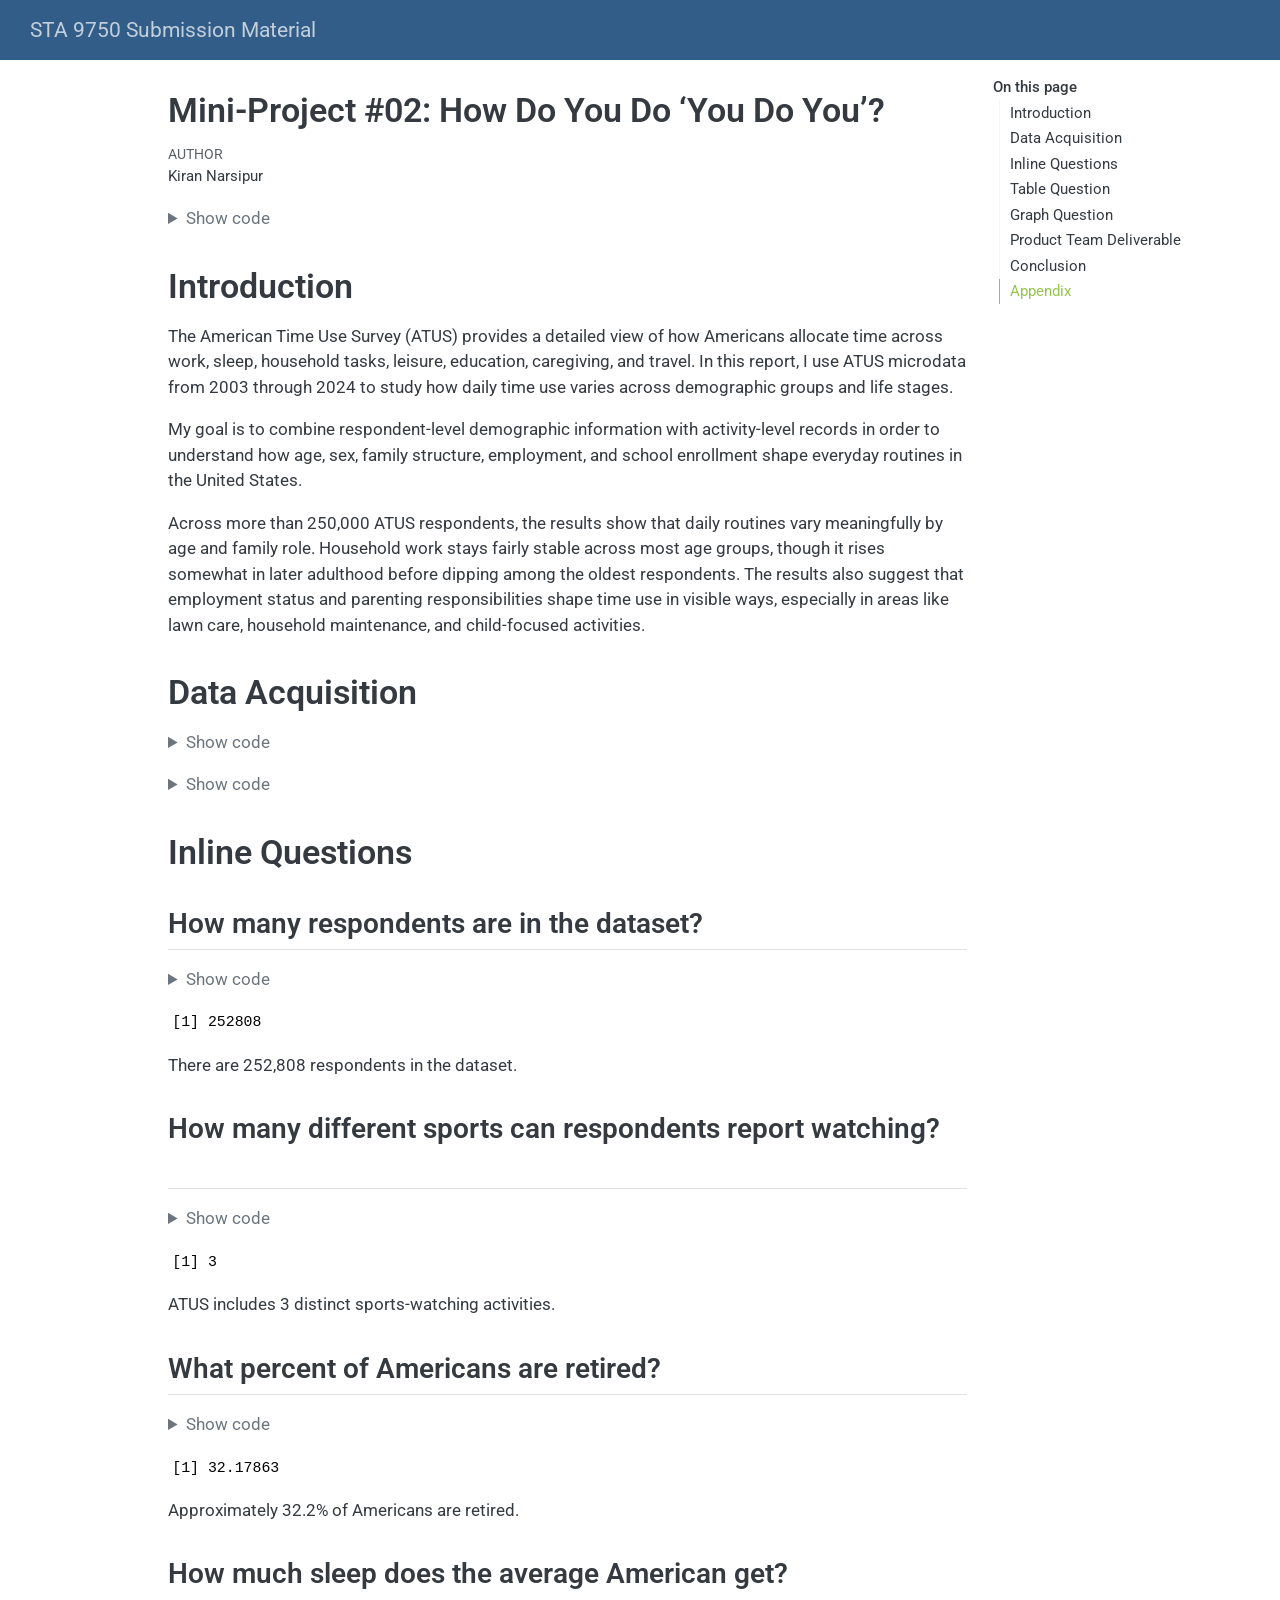
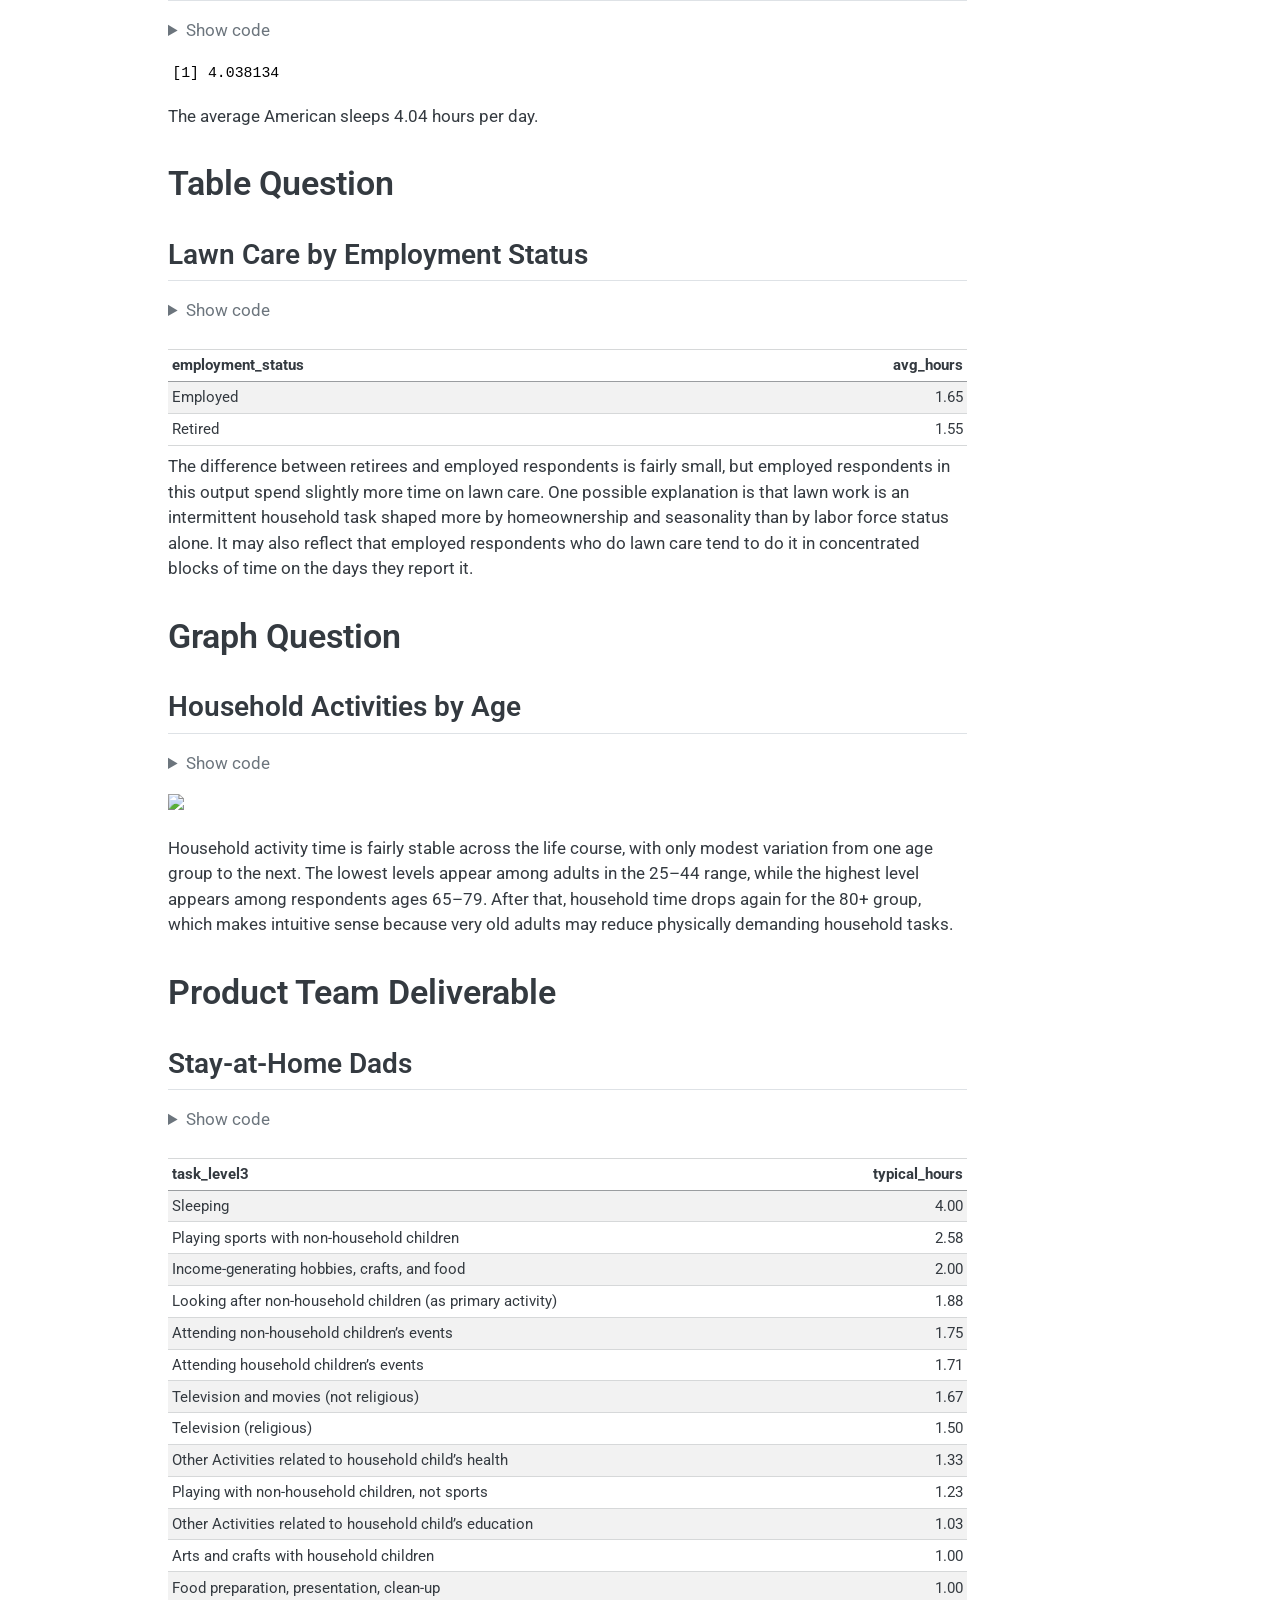
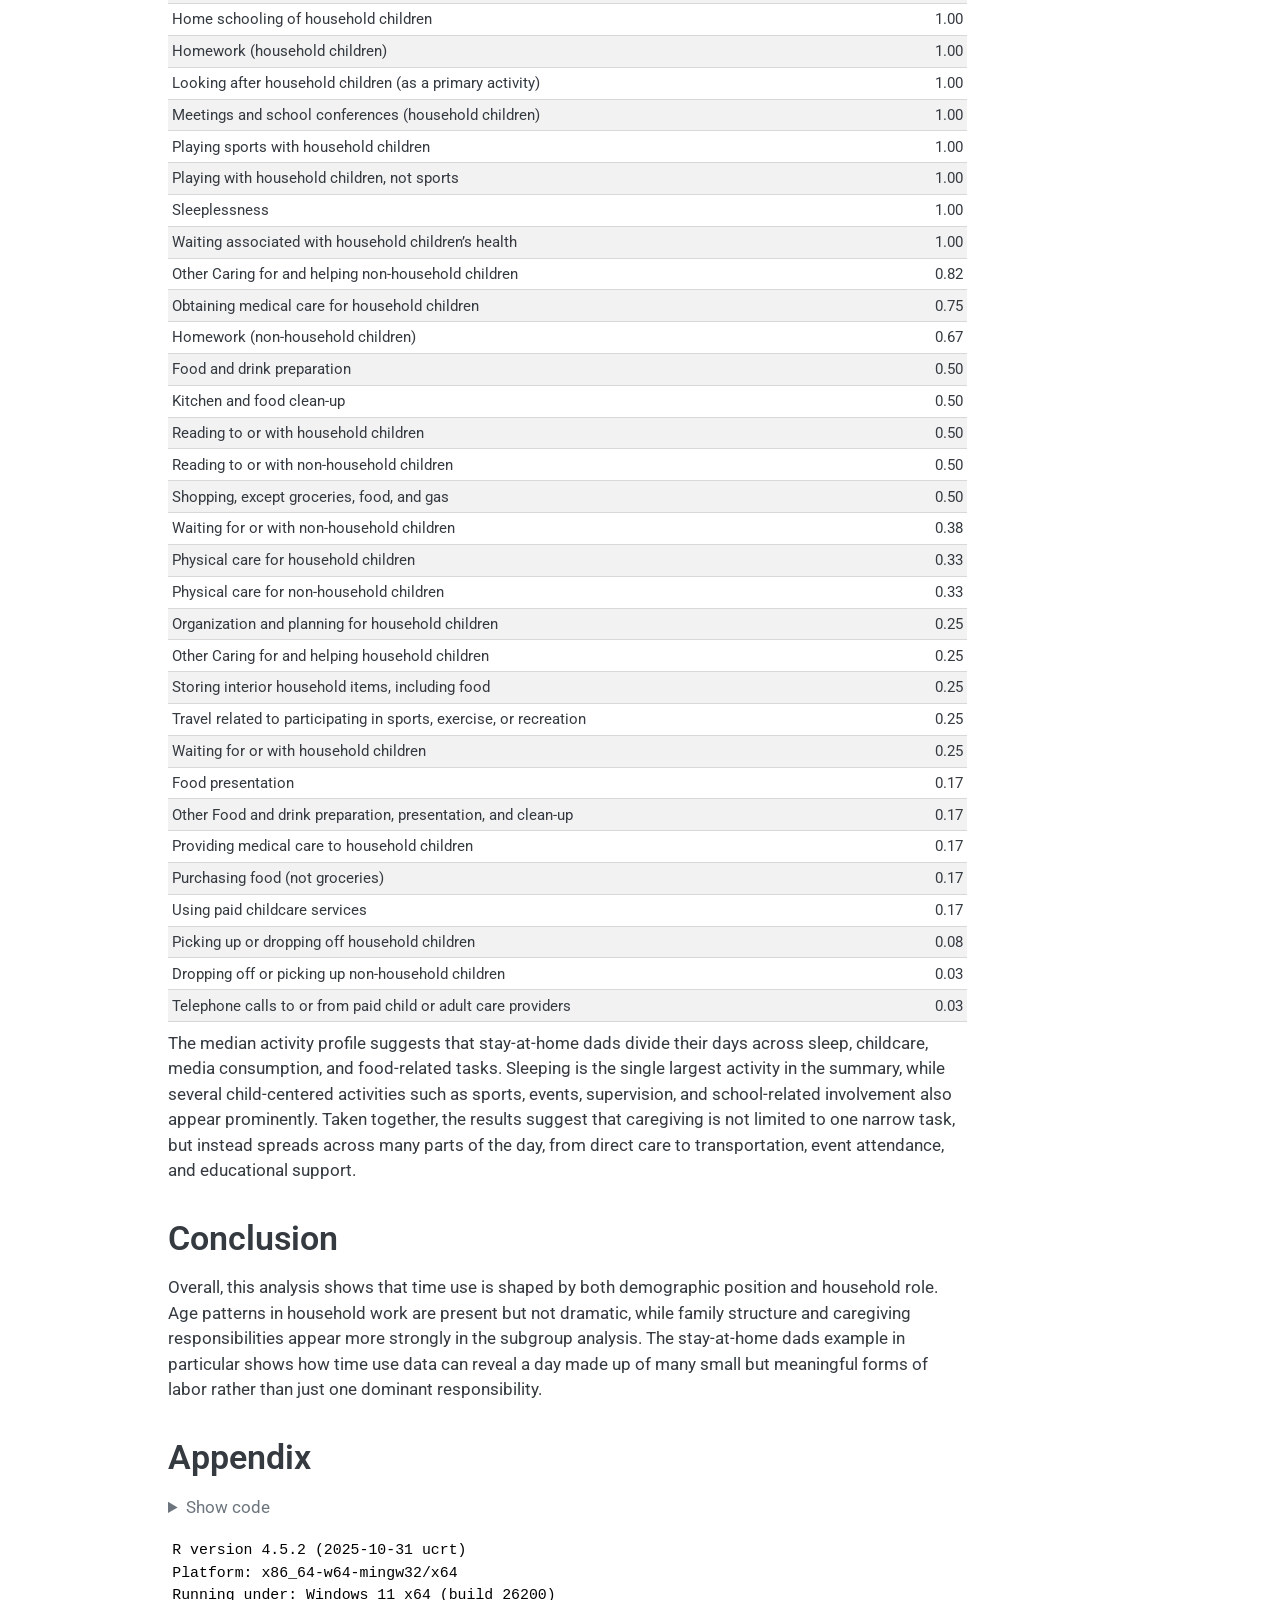
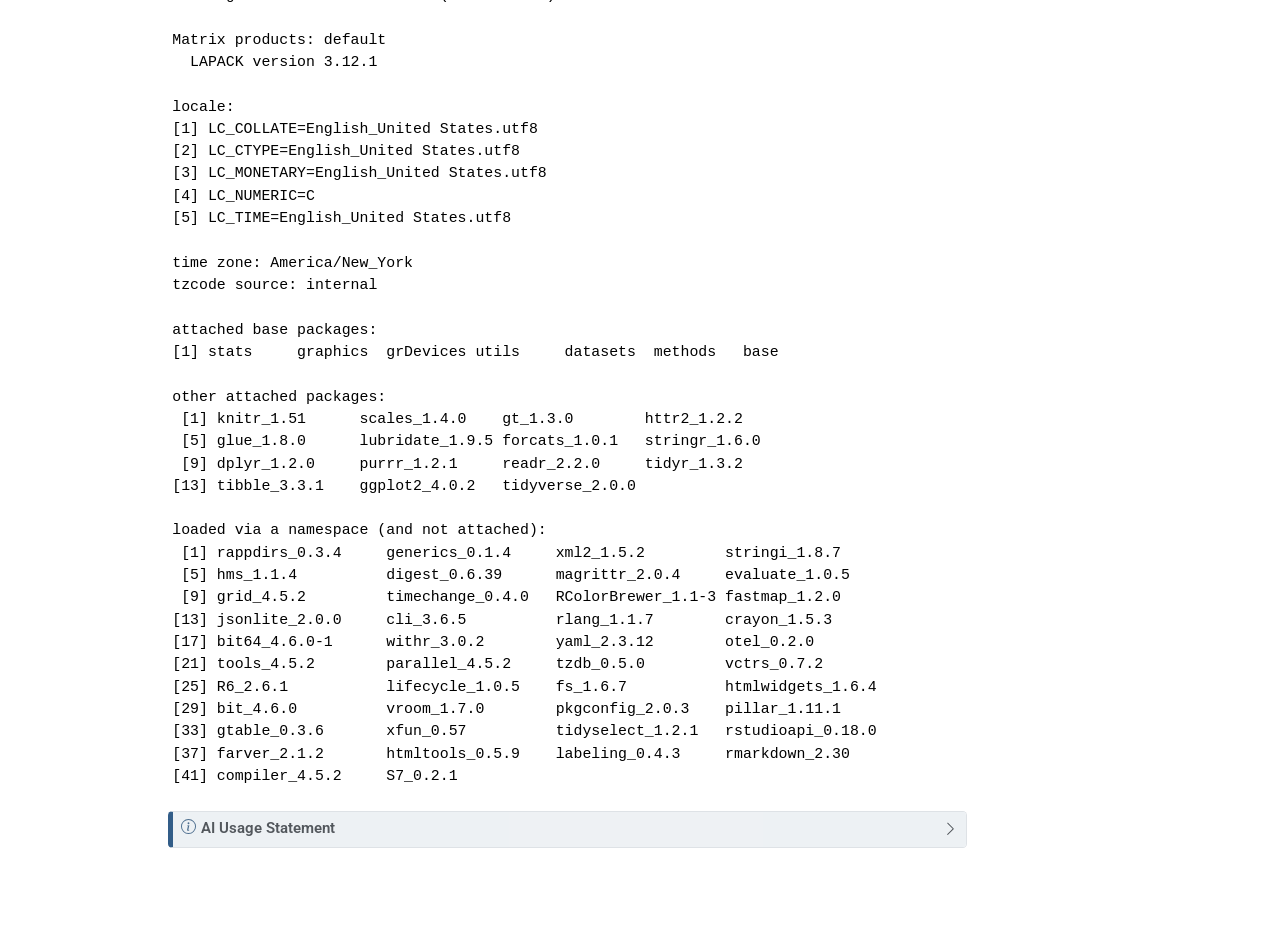
==== commit 6b38171e: "mp02 update" ====
--- a/docs/mp02.html
+++ b/docs/mp02.html
@@ -76,7 +76,7 @@
 <link href="site_libs/quarto-html/quarto-syntax-highlighting-ed96de9b727972fe78a7b5d16c58bf87.css" rel="stylesheet" id="quarto-text-highlighting-styles">
 <script src="site_libs/bootstrap/bootstrap.min.js"></script>
 <link href="site_libs/bootstrap/bootstrap-icons.css" rel="stylesheet">
-<link href="site_libs/bootstrap/bootstrap-029b10fc0dc652dab2ec1ac156c1a037.min.css" rel="stylesheet" append-hash="true" id="quarto-bootstrap" data-mode="light">
+<link href="site_libs/bootstrap/bootstrap-8c5ad10b4b6c520e052a64059d9c0edb.min.css" rel="stylesheet" append-hash="true" id="quarto-bootstrap" data-mode="light">
 <script id="quarto-search-options" type="application/json">{
   "location": "navbar",
   "copy-button": false,
@@ -104,6 +104,10 @@
     "search-label": "Search"
   }
 }</script>
+<link href="site_libs/pagedtable-1.1/css/pagedtable.css" rel="stylesheet">
+
+<script src="site_libs/pagedtable-1.1/js/pagedtable.js"></script>
+
 
 
 </head>
@@ -189,7 +193,7 @@
 
 <div class="cell">
 <details class="code-fold">
-<summary>Code</summary>
+<summary>Show code</summary>
 <div class="code-copy-outer-scaffold"><div class="sourceCode cell-code" id="cb1"><pre class="sourceCode r code-with-copy"><code class="sourceCode r"><span id="cb1-1"><a href="#cb1-1" aria-hidden="true" tabindex="-1"></a><span class="fu">library</span>(tidyverse)</span>
 <span id="cb1-2"><a href="#cb1-2" aria-hidden="true" tabindex="-1"></a><span class="fu">library</span>(glue)</span>
 <span id="cb1-3"><a href="#cb1-3" aria-hidden="true" tabindex="-1"></a><span class="fu">library</span>(httr2)</span>
@@ -209,7 +213,7 @@
 <h1>Data Acquisition</h1>
 <div class="cell">
 <details class="code-fold">
-<summary>Code</summary>
+<summary>Show code</summary>
 <div class="code-copy-outer-scaffold"><div class="sourceCode cell-code" id="cb2"><pre class="sourceCode r code-with-copy"><code class="sourceCode r"><span id="cb2-1"><a href="#cb2-1" aria-hidden="true" tabindex="-1"></a>load_atus_data <span class="ot">&lt;-</span> <span class="cf">function</span>(<span class="at">file_base =</span> <span class="fu">c</span>(<span class="st">"resp"</span>, <span class="st">"rost"</span>, <span class="st">"act"</span>)) {</span>
 <span id="cb2-2"><a href="#cb2-2" aria-hidden="true" tabindex="-1"></a>  <span class="cf">if</span> (<span class="sc">!</span><span class="fu">dir.exists</span>(<span class="fu">file.path</span>(<span class="st">"data"</span>, <span class="st">"mp02"</span>))) {</span>
 <span id="cb2-3"><a href="#cb2-3" aria-hidden="true" tabindex="-1"></a>    <span class="fu">dir.create</span>(<span class="fu">file.path</span>(<span class="st">"data"</span>, <span class="st">"mp02"</span>), <span class="at">recursive =</span> <span class="cn">TRUE</span>)</span>
@@ -311,7 +315,7 @@
 </div>
 <div class="cell">
 <details class="code-fold">
-<summary>Code</summary>
+<summary>Show code</summary>
 <div class="code-copy-outer-scaffold"><div class="sourceCode cell-code" id="cb3"><pre class="sourceCode r code-with-copy"><code class="sourceCode r"><span id="cb3-1"><a href="#cb3-1" aria-hidden="true" tabindex="-1"></a>respondent_demo <span class="ot">&lt;-</span> rost <span class="sc">|&gt;</span></span>
 <span id="cb3-2"><a href="#cb3-2" aria-hidden="true" tabindex="-1"></a>  <span class="fu">filter</span>(line_number <span class="sc">==</span> <span class="dv">1</span>) <span class="sc">|&gt;</span></span>
 <span id="cb3-3"><a href="#cb3-3" aria-hidden="true" tabindex="-1"></a>  <span class="fu">select</span>(participant_id, age, sex)</span>
@@ -359,7 +363,7 @@
 <h2 class="anchored" data-anchor-id="how-many-respondents-are-in-the-dataset">How many respondents are in the dataset?</h2>
 <div class="cell">
 <details class="code-fold">
-<summary>Code</summary>
+<summary>Show code</summary>
 <div class="code-copy-outer-scaffold"><div class="sourceCode cell-code" id="cb4"><pre class="sourceCode r code-with-copy"><code class="sourceCode r"><span id="cb4-1"><a href="#cb4-1" aria-hidden="true" tabindex="-1"></a>n_respondents <span class="ot">&lt;-</span> <span class="fu">n_distinct</span>(atus_resp<span class="sc">$</span>participant_id)</span>
 <span id="cb4-2"><a href="#cb4-2" aria-hidden="true" tabindex="-1"></a>n_respondents</span></code></pre></div><button title="Copy to Clipboard" class="code-copy-button"><i class="bi"></i></button></div>
 </details>
@@ -373,7 +377,7 @@
 <h2 class="anchored" data-anchor-id="how-many-different-sports-can-respondents-report-watching">How many different sports can respondents report watching?</h2>
 <div class="cell">
 <details class="code-fold">
-<summary>Code</summary>
+<summary>Show code</summary>
 <div class="code-copy-outer-scaffold"><div class="sourceCode cell-code" id="cb6"><pre class="sourceCode r code-with-copy"><code class="sourceCode r"><span id="cb6-1"><a href="#cb6-1" aria-hidden="true" tabindex="-1"></a>sports_count <span class="ot">&lt;-</span> activities <span class="sc">|&gt;</span></span>
 <span id="cb6-2"><a href="#cb6-2" aria-hidden="true" tabindex="-1"></a>  <span class="fu">filter</span>(</span>
 <span id="cb6-3"><a href="#cb6-3" aria-hidden="true" tabindex="-1"></a>    <span class="fu">str_detect</span>(<span class="fu">str_to_lower</span>(task_level3), <span class="st">"watch"</span>),</span>
@@ -394,7 +398,7 @@
 <h2 class="anchored" data-anchor-id="what-percent-of-americans-are-retired">What percent of Americans are retired?</h2>
 <div class="cell">
 <details class="code-fold">
-<summary>Code</summary>
+<summary>Show code</summary>
 <div class="code-copy-outer-scaffold"><div class="sourceCode cell-code" id="cb8"><pre class="sourceCode r code-with-copy"><code class="sourceCode r"><span id="cb8-1"><a href="#cb8-1" aria-hidden="true" tabindex="-1"></a>retired_pct <span class="ot">&lt;-</span> atus_resp <span class="sc">|&gt;</span></span>
 <span id="cb8-2"><a href="#cb8-2" aria-hidden="true" tabindex="-1"></a>  <span class="fu">summarize</span>(<span class="at">pct =</span> <span class="fu">weighted.mean</span>(retired, survey_weight, <span class="at">na.rm =</span> <span class="cn">TRUE</span>) <span class="sc">*</span> <span class="dv">100</span>) <span class="sc">|&gt;</span></span>
 <span id="cb8-3"><a href="#cb8-3" aria-hidden="true" tabindex="-1"></a>  <span class="fu">pull</span>(pct)</span>
@@ -411,7 +415,7 @@
 <h2 class="anchored" data-anchor-id="how-much-sleep-does-the-average-american-get">How much sleep does the average American get?</h2>
 <div class="cell">
 <details class="code-fold">
-<summary>Code</summary>
+<summary>Show code</summary>
 <div class="code-copy-outer-scaffold"><div class="sourceCode cell-code" id="cb10"><pre class="sourceCode r code-with-copy"><code class="sourceCode r"><span id="cb10-1"><a href="#cb10-1" aria-hidden="true" tabindex="-1"></a>avg_sleep <span class="ot">&lt;-</span> atus_full <span class="sc">|&gt;</span></span>
 <span id="cb10-2"><a href="#cb10-2" aria-hidden="true" tabindex="-1"></a>  <span class="fu">filter</span>(task_level2 <span class="sc">==</span> <span class="st">"Sleeping"</span>) <span class="sc">|&gt;</span></span>
 <span id="cb10-3"><a href="#cb10-3" aria-hidden="true" tabindex="-1"></a>  <span class="fu">summarize</span>(<span class="at">avg =</span> <span class="fu">weighted.mean</span>(hours_spent, survey_weight, <span class="at">na.rm =</span> <span class="cn">TRUE</span>)) <span class="sc">|&gt;</span></span>
@@ -432,7 +436,7 @@
 <h2 class="anchored" data-anchor-id="lawn-care-by-employment-status">Lawn Care by Employment Status</h2>
 <div class="cell">
 <details class="code-fold">
-<summary>Code</summary>
+<summary>Show code</summary>
 <div class="code-copy-outer-scaffold"><div class="sourceCode cell-code" id="cb12"><pre class="sourceCode r code-with-copy"><code class="sourceCode r"><span id="cb12-1"><a href="#cb12-1" aria-hidden="true" tabindex="-1"></a>lawn_table <span class="ot">&lt;-</span> atus_full <span class="sc">|&gt;</span></span>
 <span id="cb12-2"><a href="#cb12-2" aria-hidden="true" tabindex="-1"></a>  <span class="fu">filter</span>(<span class="fu">str_detect</span>(<span class="fu">str_to_lower</span>(task_level3), <span class="st">"lawn"</span>)) <span class="sc">|&gt;</span></span>
 <span id="cb12-3"><a href="#cb12-3" aria-hidden="true" tabindex="-1"></a>  <span class="fu">filter</span>(employment_status <span class="sc">%in%</span> <span class="fu">c</span>(<span class="st">"Retired"</span>, <span class="st">"Employed"</span>)) <span class="sc">|&gt;</span></span>
@@ -475,7 +479,7 @@
 <h2 class="anchored" data-anchor-id="household-activities-by-age">Household Activities by Age</h2>
 <div class="cell">
 <details class="code-fold">
-<summary>Code</summary>
+<summary>Show code</summary>
 <div class="code-copy-outer-scaffold"><div class="sourceCode cell-code" id="cb13"><pre class="sourceCode r code-with-copy"><code class="sourceCode r"><span id="cb13-1"><a href="#cb13-1" aria-hidden="true" tabindex="-1"></a>household_data <span class="ot">&lt;-</span> atus_full <span class="sc">|&gt;</span></span>
 <span id="cb13-2"><a href="#cb13-2" aria-hidden="true" tabindex="-1"></a>  <span class="fu">filter</span>(</span>
 <span id="cb13-3"><a href="#cb13-3" aria-hidden="true" tabindex="-1"></a>    <span class="fu">str_detect</span>(<span class="fu">str_to_lower</span>(task_level3), <span class="st">"clean|laundry|food|housework"</span>)</span>
@@ -513,7 +517,7 @@
 <h2 class="anchored" data-anchor-id="stay-at-home-dads">Stay-at-Home Dads</h2>
 <div class="cell">
 <details class="code-fold">
-<summary>Code</summary>
+<summary>Show code</summary>
 <div class="code-copy-outer-scaffold"><div class="sourceCode cell-code" id="cb14"><pre class="sourceCode r code-with-copy"><code class="sourceCode r"><span id="cb14-1"><a href="#cb14-1" aria-hidden="true" tabindex="-1"></a>stay_home_dads <span class="ot">&lt;-</span> atus_full <span class="sc">|&gt;</span></span>
 <span id="cb14-2"><a href="#cb14-2" aria-hidden="true" tabindex="-1"></a>  <span class="fu">filter</span>(</span>
 <span id="cb14-3"><a href="#cb14-3" aria-hidden="true" tabindex="-1"></a>    sex <span class="sc">==</span> <span class="st">"Male"</span>,</span>
@@ -746,7 +750,7 @@
 <h1>Appendix</h1>
 <div class="cell">
 <details class="code-fold">
-<summary>Code</summary>
+<summary>Show code</summary>
 <div class="code-copy-outer-scaffold"><div class="sourceCode cell-code" id="cb15"><pre class="sourceCode r code-with-copy"><code class="sourceCode r"><span id="cb15-1"><a href="#cb15-1" aria-hidden="true" tabindex="-1"></a><span class="fu">sessionInfo</span>()</span></code></pre></div><button title="Copy to Clipboard" class="code-copy-button"><i class="bi"></i></button></div>
 </details>
 <div class="cell-output cell-output-stdout">
--- a/docs/site_libs/pagedtable-1.1/css/pagedtable.css
+++ b/docs/site_libs/pagedtable-1.1/css/pagedtable.css
@@ -0,0 +1,142 @@
+.pagedtable {
+  overflow: auto;
+  padding-left: 8px;
+  padding-right: 8px;
+}
+
+.pagedtable-wrapper {
+  border: 1px solid #ccc;
+  border-radius: 4px;
+  margin-bottom: 10px;
+}
+
+.pagedtable table {
+  width: 100%;
+  max-width: 100%;
+  margin: 0;
+}
+
+.pagedtable th {
+  padding: 0 5px 0 5px;
+  border: none;
+  border-bottom: 2px solid #dddddd;
+
+  min-width: 45px;
+}
+
+.pagedtable-empty th {
+  display: none;
+}
+
+.pagedtable td {
+  padding: 0 4px 0 4px;
+}
+
+.pagedtable .even {
+  background-color: rgba(140, 140, 140, 0.1);
+}
+
+.pagedtable-padding-col {
+  display: none;
+}
+
+.pagedtable a {
+  -webkit-touch-callout: none;
+  -webkit-user-select: none;
+  -khtml-user-select: none;
+  -moz-user-select: none;
+  -ms-user-select: none;
+  user-select: none;
+}
+
+.pagedtable-index-nav {
+  cursor: pointer;
+  padding: 0 5px 0 5px;
+  float: right;
+  border: 0;
+}
+
+.pagedtable-index-nav-disabled {
+  cursor: default;
+  text-decoration: none;
+  color: #999;
+}
+
+a.pagedtable-index-nav-disabled:hover {
+  text-decoration: none;
+  color: #999;
+}
+
+.pagedtable-indexes {
+  cursor: pointer;
+  float: right;
+  border: 0;
+}
+
+.pagedtable-index-current {
+  cursor: default;
+  text-decoration: none;
+  font-weight: bold;
+  color: #333;
+  border: 0;
+}
+
+a.pagedtable-index-current:hover {
+  text-decoration: none;
+  font-weight: bold;
+  color: #333;
+}
+
+.pagedtable-index {
+  width: 30px;
+  display: inline-block;
+  text-align: center;
+  border: 0;
+}
+
+.pagedtable-index-separator-left {
+  display: inline-block;
+  color: #333;
+  font-size: 9px;
+  padding: 0 0 0 0;
+  cursor: default;
+}
+
+.pagedtable-index-separator-right {
+  display: inline-block;
+  color: #333;
+  font-size: 9px;
+  padding: 0 4px 0 0;
+  cursor: default;
+}
+
+.pagedtable-footer {
+  padding-top: 4px;
+  padding-bottom: 5px;
+}
+
+.pagedtable-not-empty .pagedtable-footer {
+  border-top: 2px solid #dddddd;
+}
+
+.pagedtable-info {
+  overflow: hidden;
+  color: #999;
+  white-space: nowrap;
+  text-overflow: ellipsis;
+}
+
+.pagedtable-header-name {
+  overflow: hidden;
+  text-overflow: ellipsis;
+}
+
+.pagedtable-header-type {
+  color: #999;
+  font-weight: 400;
+}
+
+.pagedtable-na-cell {
+  font-style: italic;
+  opacity: 0.3;
+}
